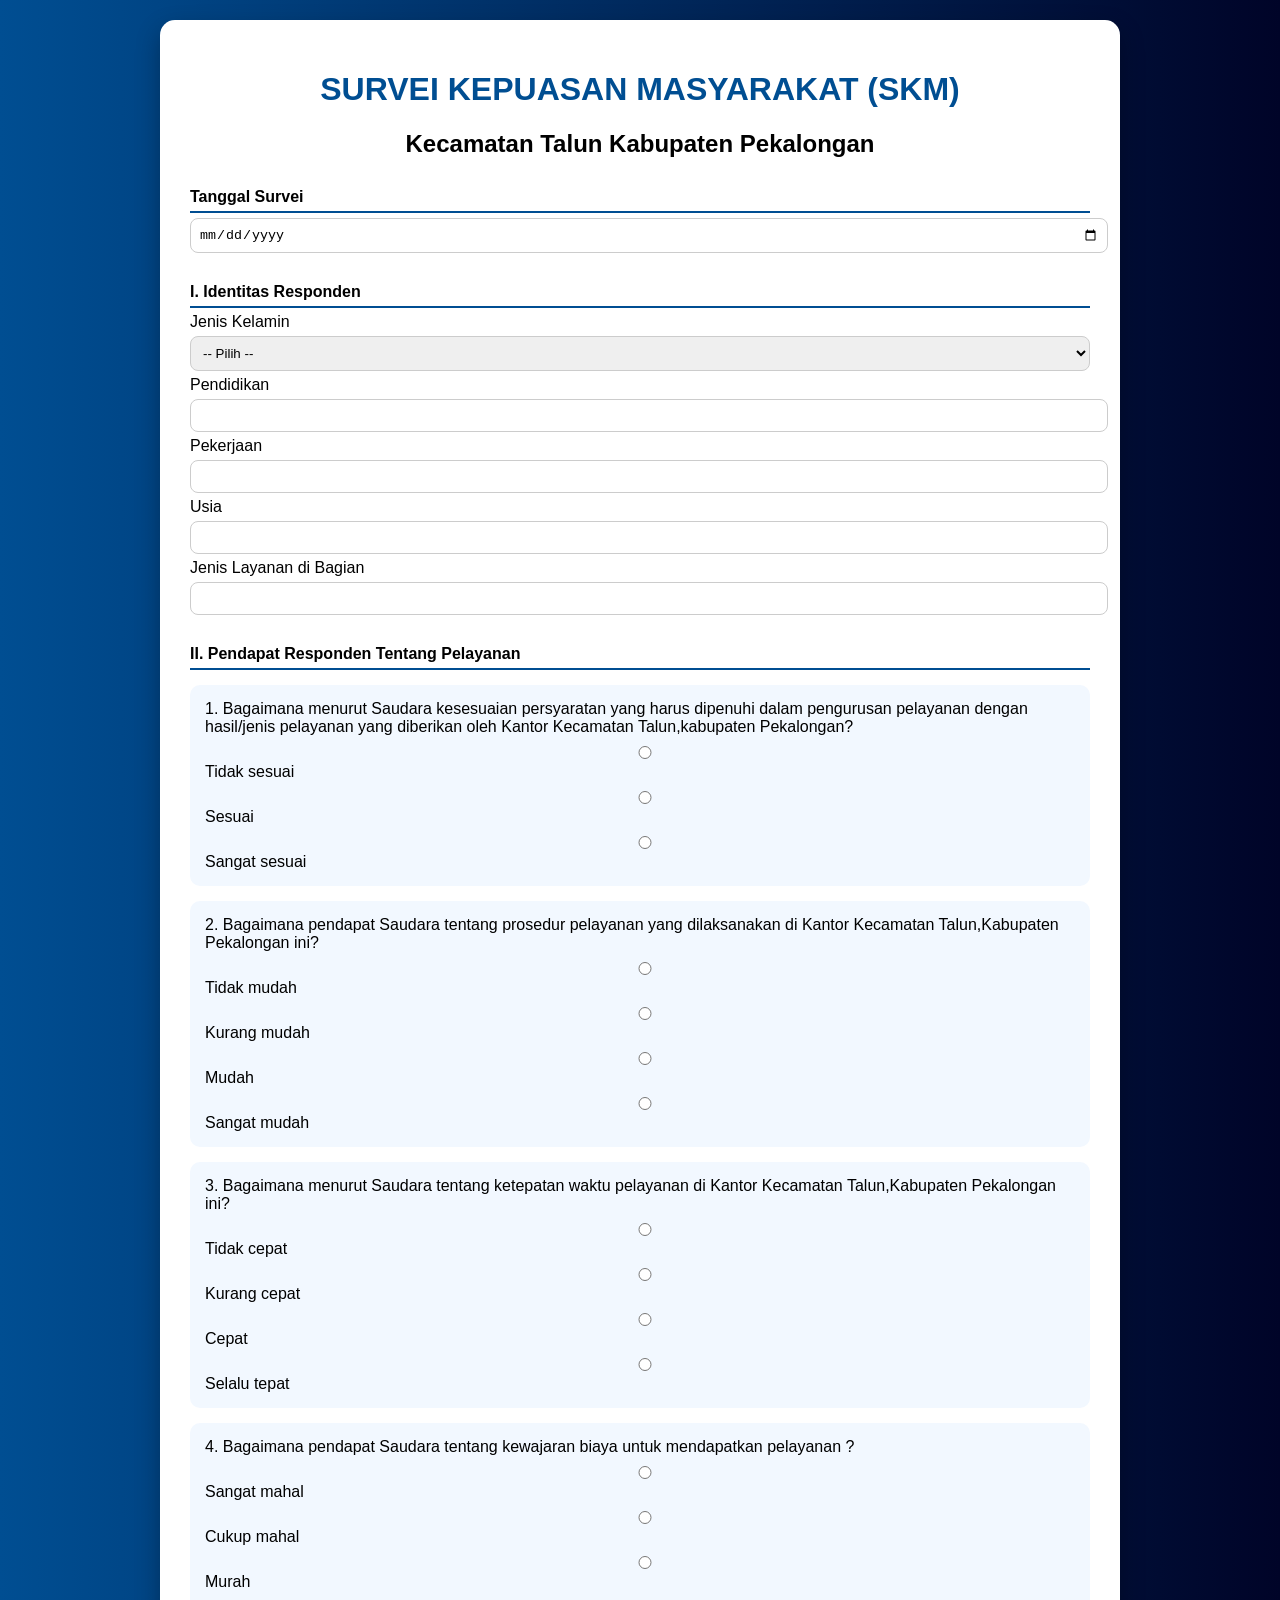
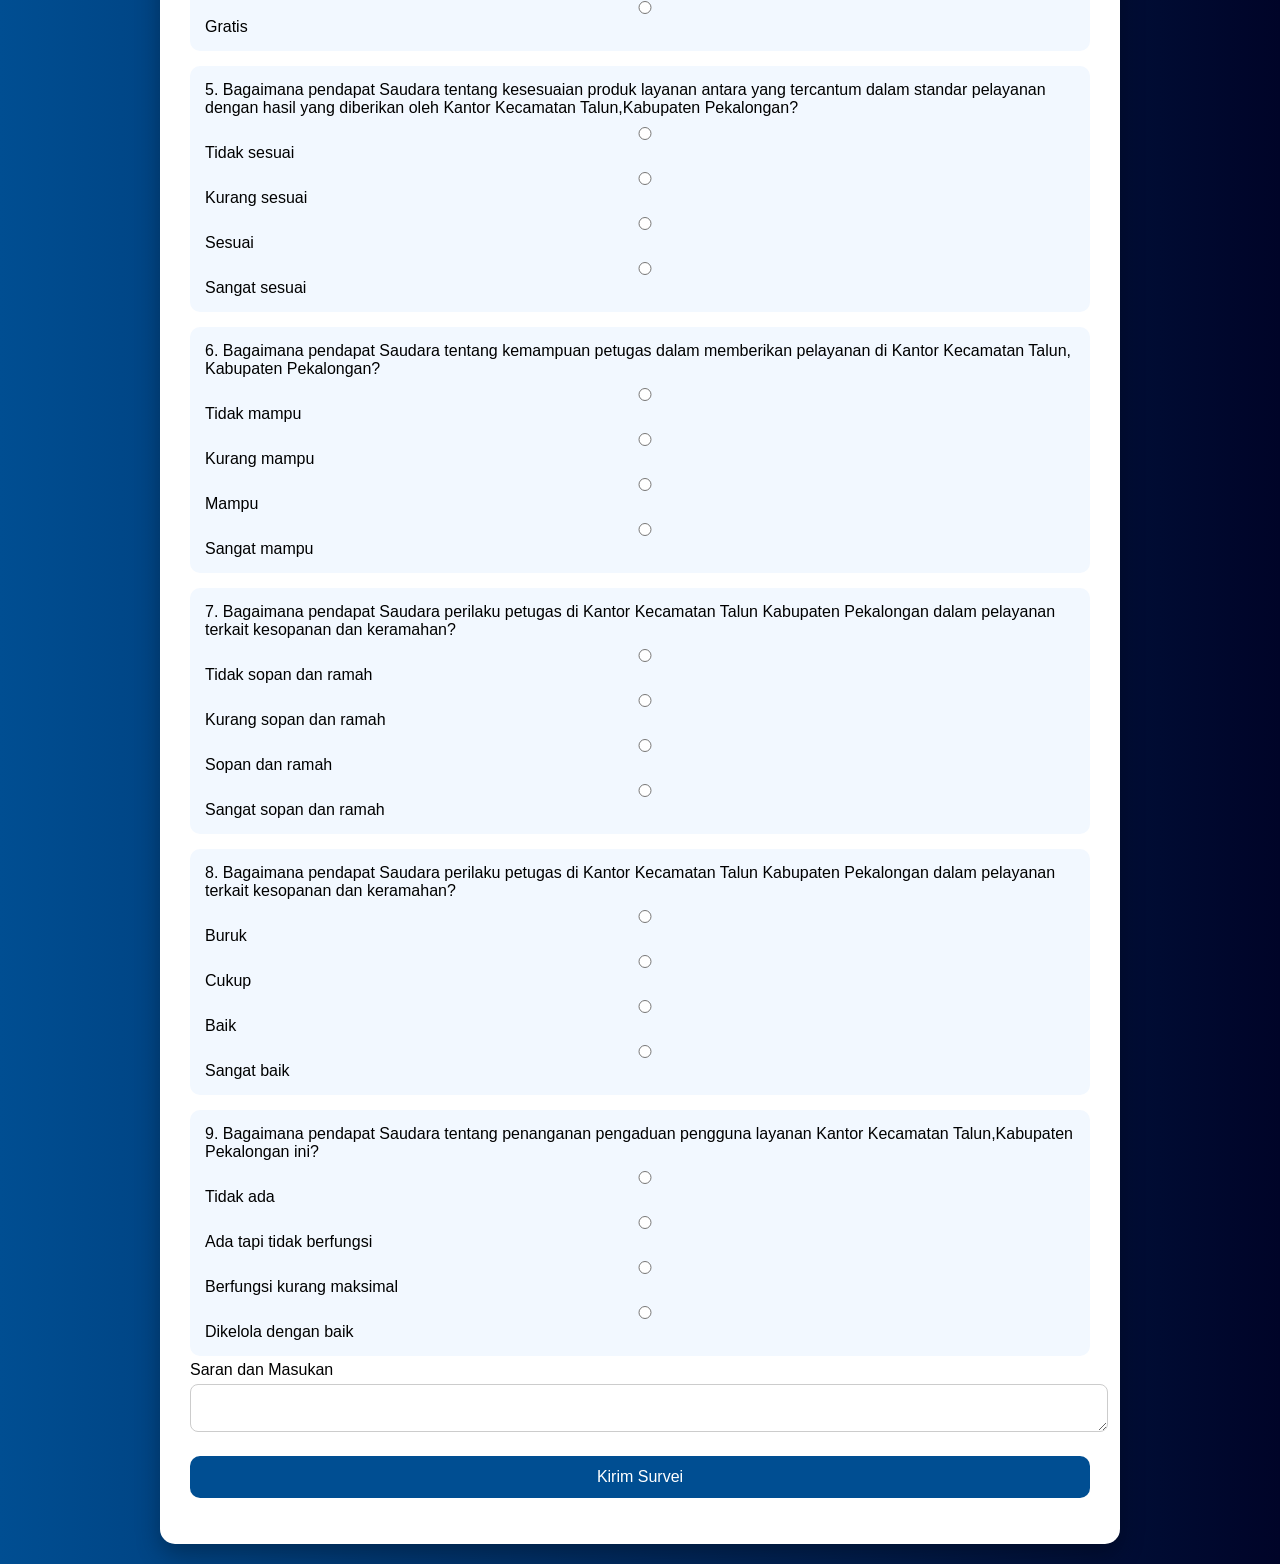
==== index.html @ 5fdbdd8d "Add files via upload" ====
<!doctype html>
<html lang="id">
  <head>
    <meta charset="UTF-8" />
    <title>Survei Kepuasan Masyarakat</title>
    <style>
      body {
        font-family: Arial, sans-serif;
        background: linear-gradient(to right, #004e92, #000428);
        margin: 0;
        padding: 20px;
      }
      .container {
        background: white;
        max-width: 900px;
        margin: auto;
        padding: 30px;
        border-radius: 15px;
        box-shadow: 0 10px 25px rgba(0, 0, 0, 0.3);
      }
      h1,
      h2 {
        text-align: center;
      }
      h1 {
        color: #004e92;
      }
      .section-title {
        margin-top: 30px;
        padding-bottom: 5px;
        border-bottom: 2px solid #004e92;
        font-weight: bold;
      }
      .question {
        background: #f2f8ff;
        padding: 15px;
        margin-top: 15px;
        border-radius: 10px;
      }
      label {
        display: block;
        margin-top: 5px;
      }
      input,
      select,
      textarea {
        width: 100%;
        padding: 8px;
        margin-top: 5px;
        border-radius: 8px;
        border: 1px solid #ccc;
      }
      button {
        margin-top: 20px;
        width: 100%;
        padding: 12px;
        background: #004e92;
        color: white;
        border: none;
        border-radius: 10px;
        font-size: 16px;
        cursor: pointer;
      }
      button:hover {
        background: #003366;
      }
      .success {
        text-align: center;
        color: green;
        margin-top: 15px;
      }
    </style>
  </head>
  <body>
    <div class="container">
      <h1>SURVEI KEPUASAN MASYARAKAT (SKM)</h1>
      <h2>Kecamatan Talun Kabupaten Pekalongan</h2>

      <form id="skmForm">
        <div class="section-title">Tanggal Survei</div>
        <input type="date" name="tanggal" required />

        <div class="section-title">I. Identitas Responden</div>

        <label>Jenis Kelamin</label>
        <select name="jenis_kelamin" required>
          <option value="">-- Pilih --</option>
          <option>Laki-laki</option>
          <option>Perempuan</option>
        </select>

        <label>Pendidikan</label>
        <input type="text" name="pendidikan" required />

        <label>Pekerjaan</label>
        <input type="text" name="pekerjaan" required />

        <label>Usia</label>
        <input type="number" name="usia" required />

        <label>Jenis Layanan di Bagian</label>
        <input type="text" name="jenis_layanan" required />

        <div class="section-title">
          II. Pendapat Responden Tentang Pelayanan
        </div>

        <div class="question">
          1. Bagaimana menurut Saudara kesesuaian persyaratan yang harus
          dipenuhi dalam pengurusan pelayanan dengan hasil/jenis pelayanan yang
          diberikan oleh Kantor Kecamatan Talun,kabupaten Pekalongan?
          <label
            ><input type="radio" name="q1" value="Tidak sesuai" required />
            Tidak sesuai</label
          >
          <label><input type="radio" name="q1" value="Sesuai" /> Sesuai</label>
          <label
            ><input type="radio" name="q1" value="Sangat sesuai" /> Sangat
            sesuai</label
          >
        </div>

        <div class="question">
          2. Bagaimana pendapat Saudara tentang prosedur pelayanan yang
          dilaksanakan di Kantor Kecamatan Talun,Kabupaten Pekalongan ini?
          <label
            ><input type="radio" name="q2" value="Tidak mudah" required /> Tidak
            mudah</label
          >
          <label
            ><input type="radio" name="q2" value="Kurang mudah" /> Kurang
            mudah</label
          >
          <label><input type="radio" name="q2" value="Mudah" /> Mudah</label>
          <label
            ><input type="radio" name="q2" value="Sangat mudah" /> Sangat
            mudah</label
          >
        </div>

        <div class="question">
          3. Bagaimana menurut Saudara tentang ketepatan waktu pelayanan di
          Kantor Kecamatan Talun,Kabupaten Pekalongan ini?
          <label
            ><input type="radio" name="q3" value="Tidak cepat" required /> Tidak
            cepat</label
          >
          <label
            ><input type="radio" name="q3" value="Kurang cepat" /> Kurang
            cepat</label
          >
          <label><input type="radio" name="q3" value="Cepat" /> Cepat</label>
          <label
            ><input type="radio" name="q3" value="Selalu tepat" /> Selalu
            tepat</label
          >
        </div>

        <div class="question">
          4. Bagaimana pendapat Saudara tentang kewajaran biaya untuk
          mendapatkan pelayanan ?
          <label
            ><input type="radio" name="q4" value="Sangat mahal" required />
            Sangat mahal</label
          >
          <label
            ><input type="radio" name="q4" value="Cukup mahal" /> Cukup
            mahal</label
          >
          <label><input type="radio" name="q4" value="Murah" /> Murah</label>
          <label><input type="radio" name="q4" value="Gratis" /> Gratis</label>
        </div>

        <div class="question">
          5. Bagaimana pendapat Saudara tentang kesesuaian produk layanan antara
          yang tercantum dalam standar pelayanan dengan hasil yang diberikan
          oleh Kantor Kecamatan Talun,Kabupaten Pekalongan?
          <label
            ><input type="radio" name="q5" value="Tidak sesuai" required />
            Tidak sesuai</label
          >
          <label
            ><input type="radio" name="q5" value="Kurang sesuai" /> Kurang
            sesuai</label
          >
          <label><input type="radio" name="q5" value="Sesuai" /> Sesuai</label>
          <label
            ><input type="radio" name="q5" value="Sangat sesuai" /> Sangat
            sesuai</label
          >
        </div>

        <div class="question">
          6. Bagaimana pendapat Saudara tentang kemampuan petugas dalam
          memberikan pelayanan di Kantor Kecamatan Talun, Kabupaten Pekalongan?
          <label
            ><input type="radio" name="q6" value="Tidak mampu" required /> Tidak
            mampu</label
          >
          <label
            ><input type="radio" name="q6" value="Kurang mampu" /> Kurang
            mampu</label
          >
          <label><input type="radio" name="q6" value="Mampu" /> Mampu</label>
          <label
            ><input type="radio" name="q6" value="Sangat mampu" /> Sangat
            mampu</label
          >
        </div>

        <div class="question">
          7. Bagaimana pendapat Saudara perilaku petugas di Kantor Kecamatan
          Talun Kabupaten Pekalongan dalam pelayanan terkait kesopanan dan
          keramahan?
          <label
            ><input
              type="radio"
              name="q7"
              value="Tidak sopan dan ramah"
              required
            />
            Tidak sopan dan ramah</label
          >
          <label
            ><input type="radio" name="q7" value="Kurang sopan dan ramah" />
            Kurang sopan dan ramah</label
          >
          <label
            ><input type="radio" name="q7" value="Sopan dan ramah" /> Sopan dan
            ramah</label
          >
          <label
            ><input type="radio" name="q7" value="Sangat sopan dan ramah" />
            Sangat sopan dan ramah</label
          >
        </div>

        <div class="question">
          8. Bagaimana pendapat Saudara perilaku petugas di Kantor Kecamatan
          Talun Kabupaten Pekalongan dalam pelayanan terkait kesopanan dan
          keramahan?
          <label
            ><input type="radio" name="q8" value="Buruk" required />
            Buruk</label
          >
          <label><input type="radio" name="q8" value="Cukup" /> Cukup</label>
          <label><input type="radio" name="q8" value="Baik" /> Baik</label>
          <label
            ><input type="radio" name="q8" value="Sangat baik" /> Sangat
            baik</label
          >
        </div>

        <div class="question">
          9. Bagaimana pendapat Saudara tentang penanganan pengaduan pengguna
          layanan Kantor Kecamatan Talun,Kabupaten Pekalongan ini?
          <label
            ><input type="radio" name="q9" value="Tidak ada" required /> Tidak
            ada</label
          >
          <label
            ><input type="radio" name="q9" value="Ada tapi tidak berfungsi" />
            Ada tapi tidak berfungsi</label
          >
          <label
            ><input type="radio" name="q9" value="Berfungsi kurang maksimal" />
            Berfungsi kurang maksimal</label
          >
          <label
            ><input type="radio" name="q9" value="Dikelola dengan baik" />
            Dikelola dengan baik</label
          >
        </div>

        <label>Saran dan Masukan</label>
        <textarea name="saran"></textarea>

        <button type="submit">Kirim Survei</button>
      </form>

      <p class="success" id="msg"></p>
    </div>

    <script>
      document
        .getElementById("skmForm")
        .addEventListener("submit", function (e) {
          e.preventDefault();
          var formData = new FormData(this);

          fetch(
            "https://script.google.com/macros/s/AKfycbym1dBJooKvTFjRCfPe83OU4W8ek4ZbevBIb6AAjyfVWmfvHmD0h2mCw-xX91lDwPLUeg/exec",
            {
              method: "POST",
              body: formData,
            },
          )
            .then((res) => res.text())
            .then((data) => {
              document.getElementById("msg").innerHTML =
                "Terima kasih, survei berhasil dikirim.";
              document.getElementById("skmForm").reset();
            });
        });
    </script>
  </body>
</html>
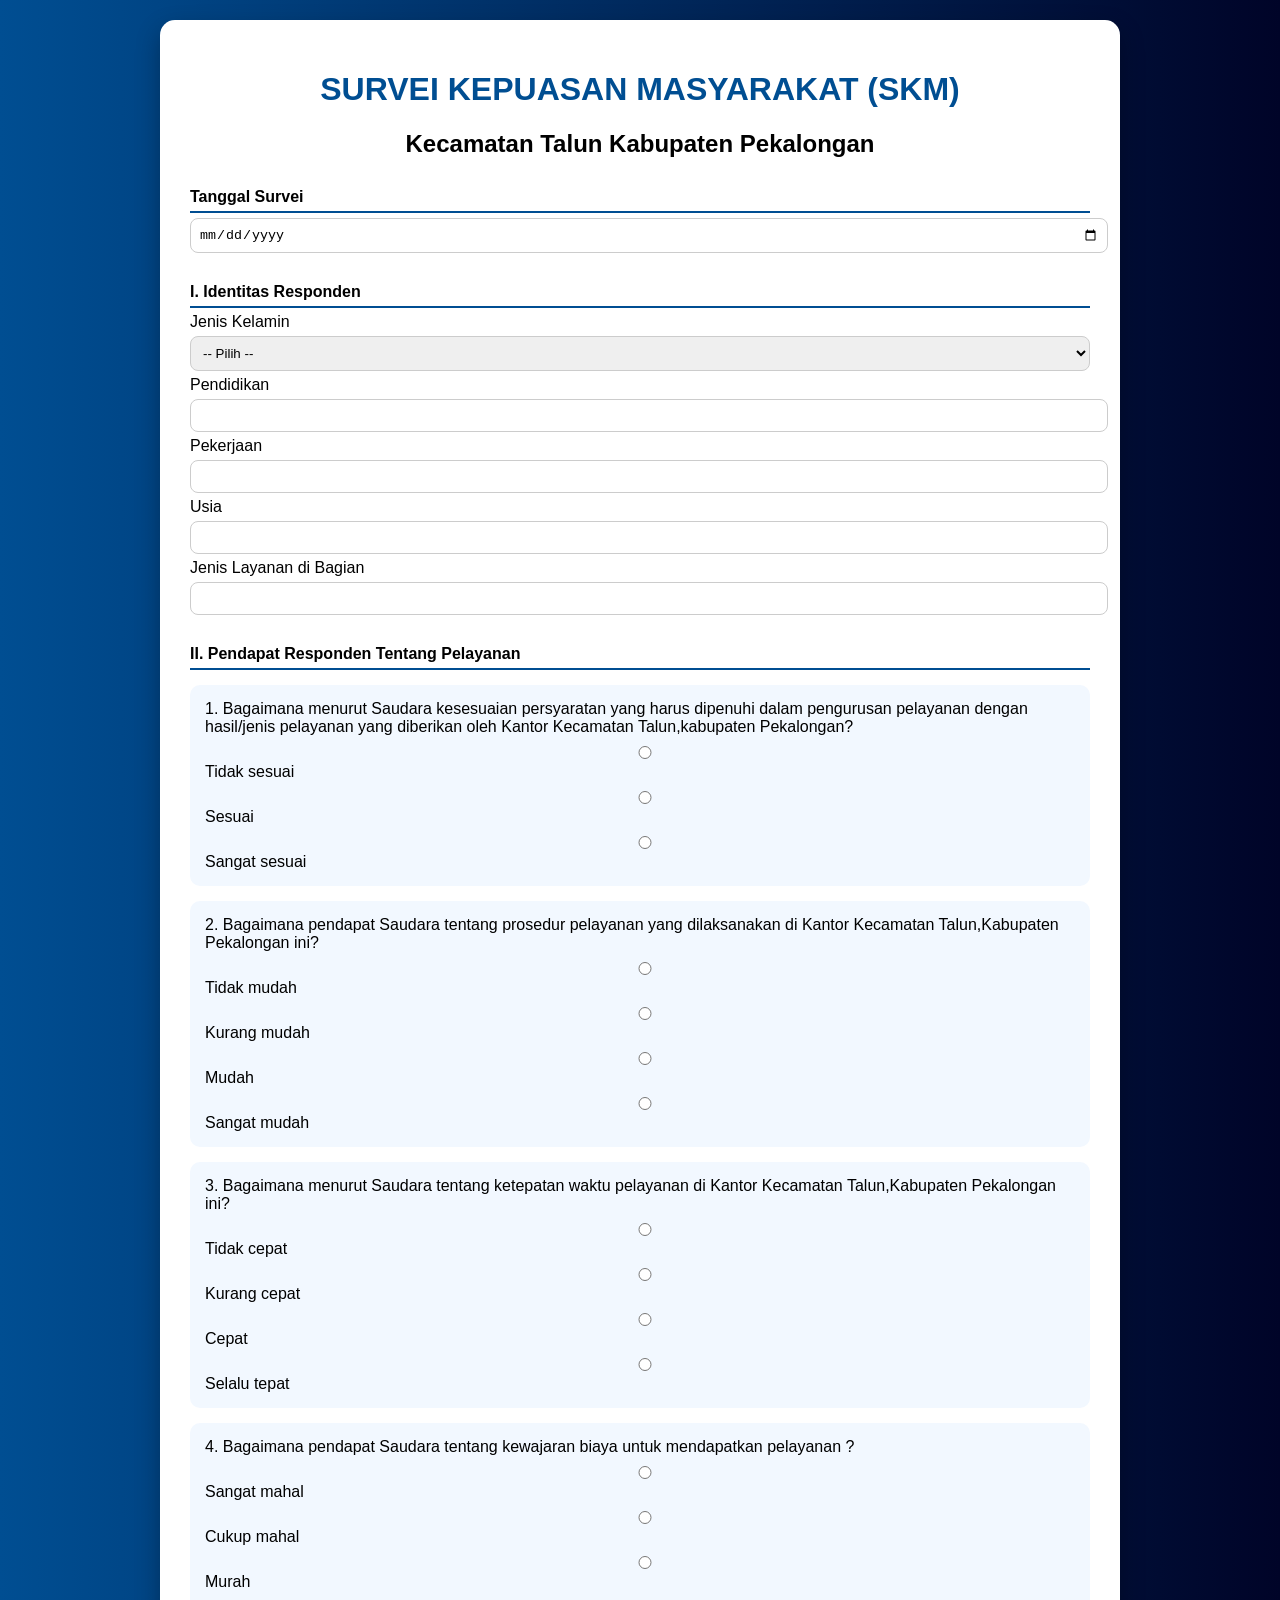
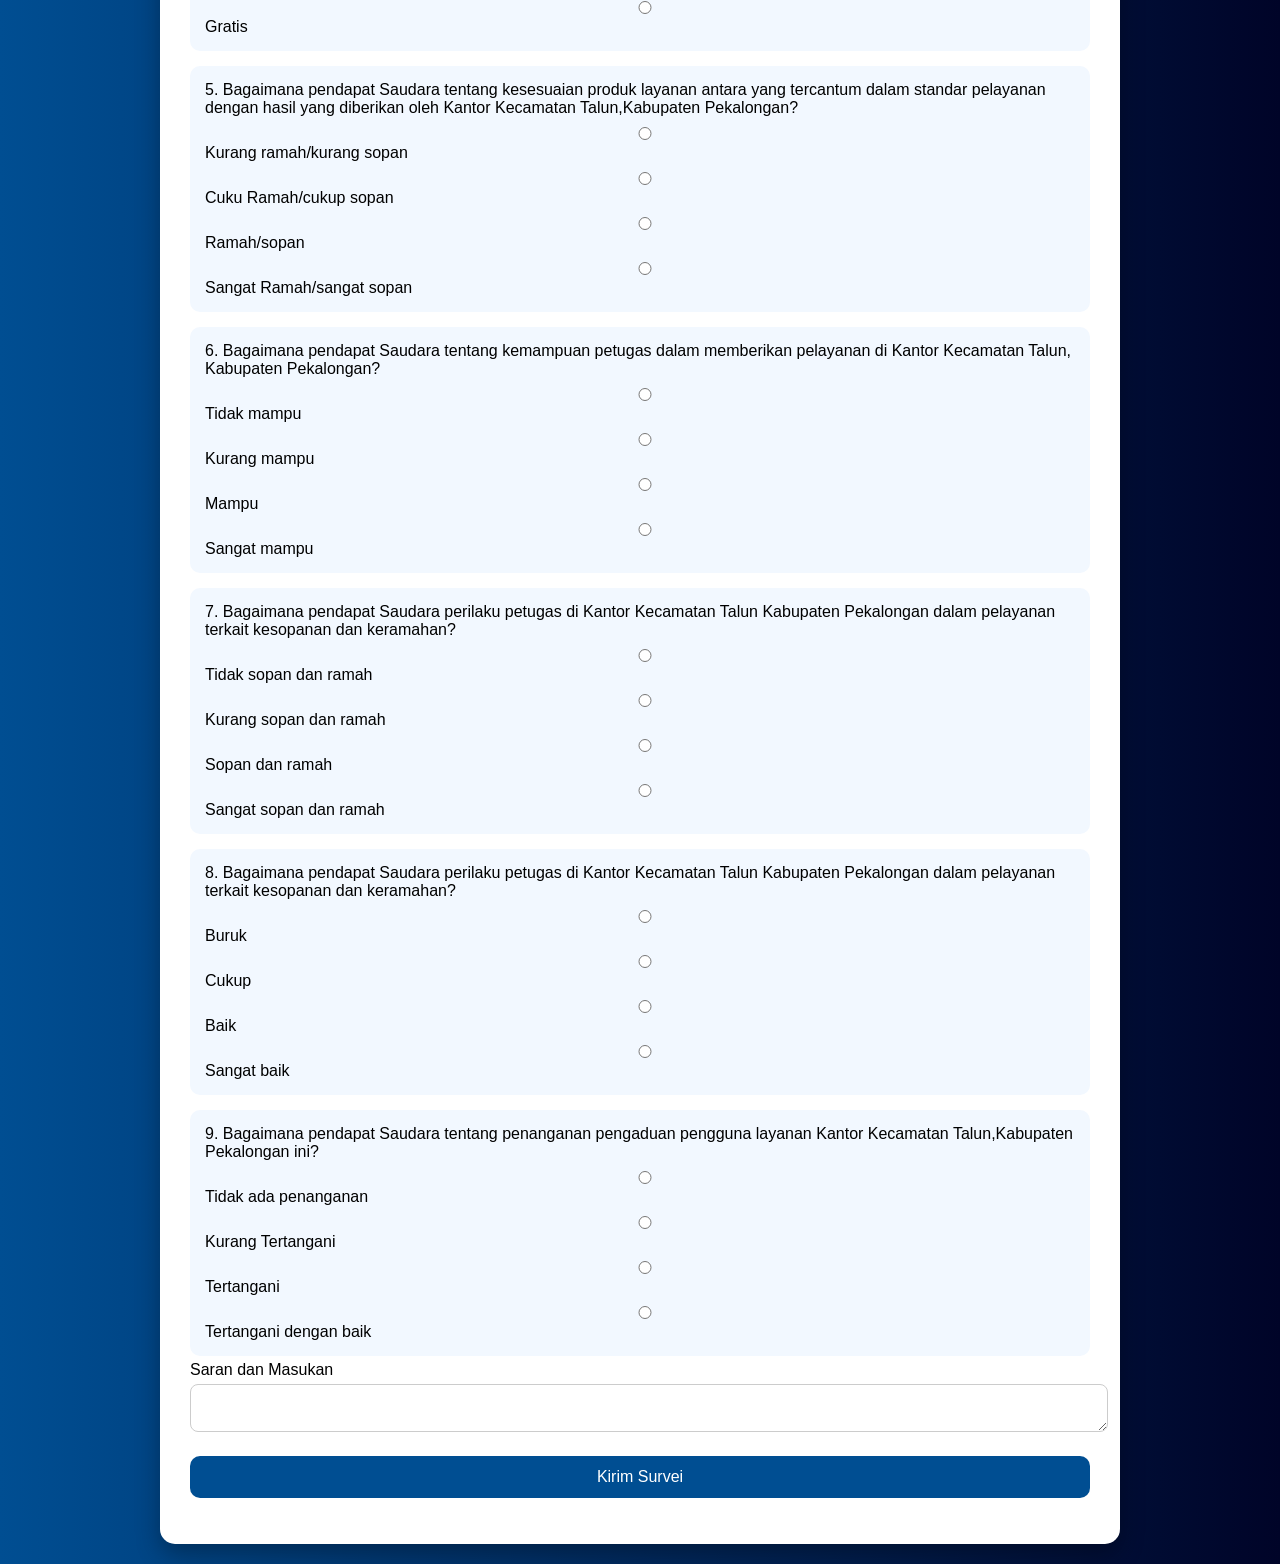
==== commit 21fabbf7: "Update index.html" ====
--- a/index.html
+++ b/index.html
@@ -151,7 +151,7 @@
           >
           <label><input type="radio" name="q3" value="Cepat" /> Cepat</label>
           <label
-            ><input type="radio" name="q3" value="Selalu tepat" /> Selalu
+            ><input type="radio" name="q3" value="Sangat cepat" /> Selalu
             tepat</label
           >
         </div>
@@ -177,16 +177,16 @@
           oleh Kantor Kecamatan Talun,Kabupaten Pekalongan?
           <label
             ><input type="radio" name="q5" value="Tidak sesuai" required />
-            Tidak sesuai</label
-          >
-          <label
-            ><input type="radio" name="q5" value="Kurang sesuai" /> Kurang
-            sesuai</label
-          >
-          <label><input type="radio" name="q5" value="Sesuai" /> Sesuai</label>
+            Kurang ramah/kurang sopan</label
+          >
+          <label
+            ><input type="radio" name="q5" value="Kurang sesuai" />
+            Cuku Ramah/cukup sopan </label
+          >
+          <label><input type="radio" name="q5" value="Sesuai" /> Ramah/sopan</label>
           <label
             ><input type="radio" name="q5" value="Sangat sesuai" /> Sangat
-            sesuai</label
+            Ramah/sangat sopan</label
           >
         </div>
 
@@ -256,19 +256,19 @@
           layanan Kantor Kecamatan Talun,Kabupaten Pekalongan ini?
           <label
             ><input type="radio" name="q9" value="Tidak ada" required /> Tidak
-            ada</label
+            ada penanganan</label
           >
           <label
             ><input type="radio" name="q9" value="Ada tapi tidak berfungsi" />
-            Ada tapi tidak berfungsi</label
+            Kurang Tertangani</label
           >
           <label
             ><input type="radio" name="q9" value="Berfungsi kurang maksimal" />
-            Berfungsi kurang maksimal</label
+            Tertangani</label
           >
           <label
             ><input type="radio" name="q9" value="Dikelola dengan baik" />
-            Dikelola dengan baik</label
+            Tertangani dengan baik</label
           >
         </div>
 
@@ -305,3 +305,4 @@
     </script>
   </body>
 </html>
+
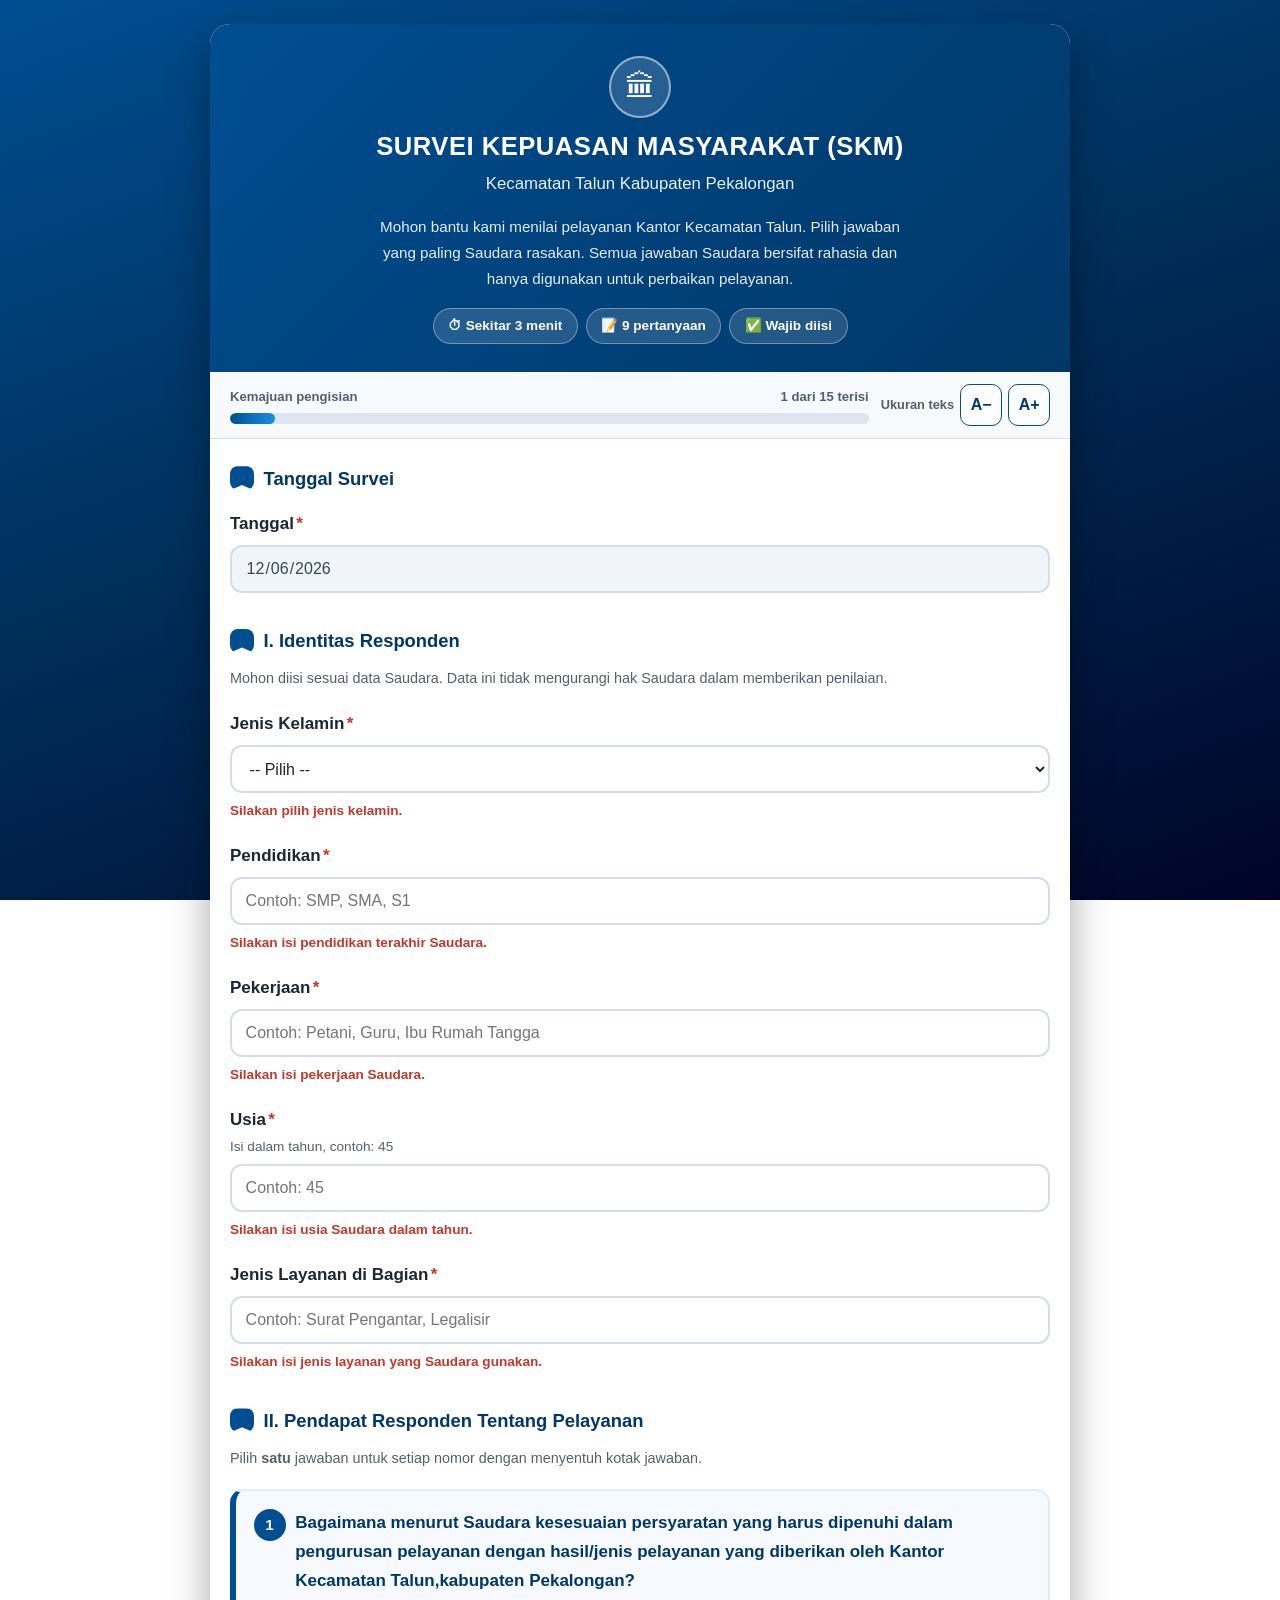
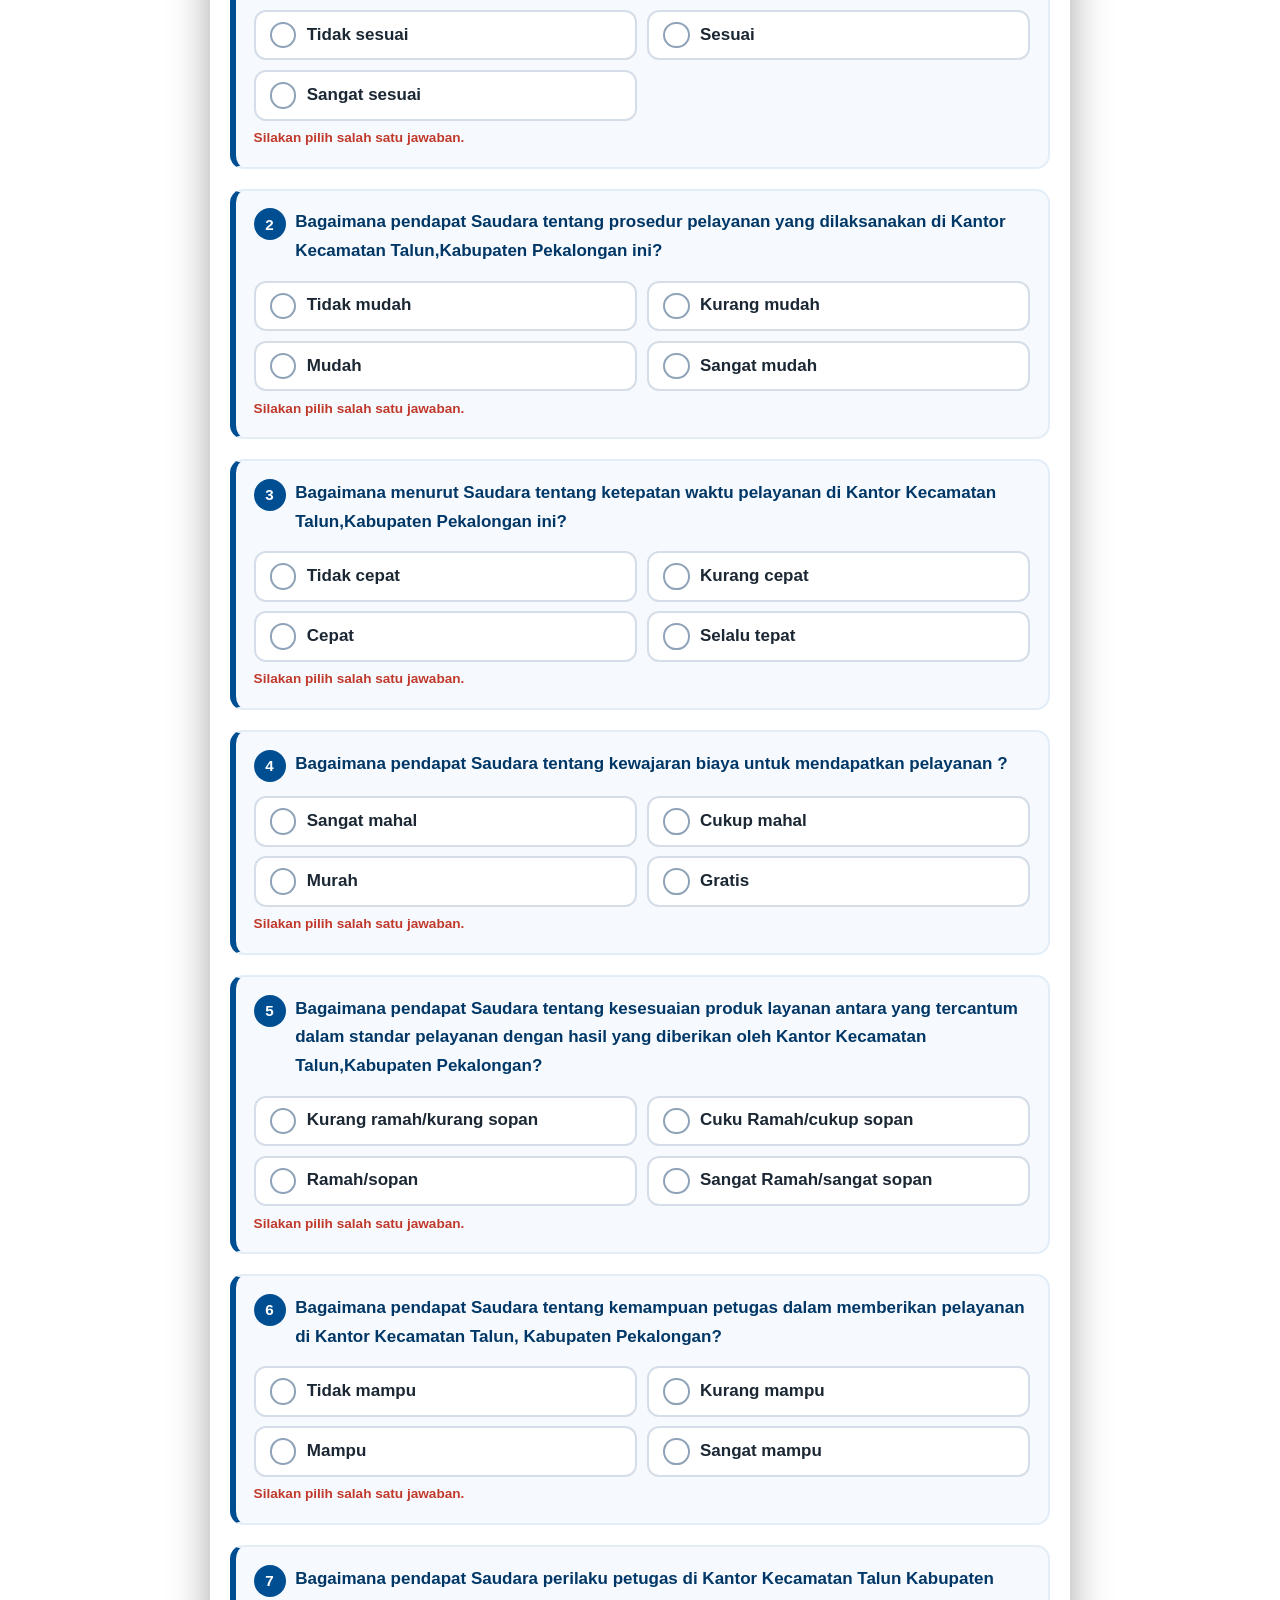
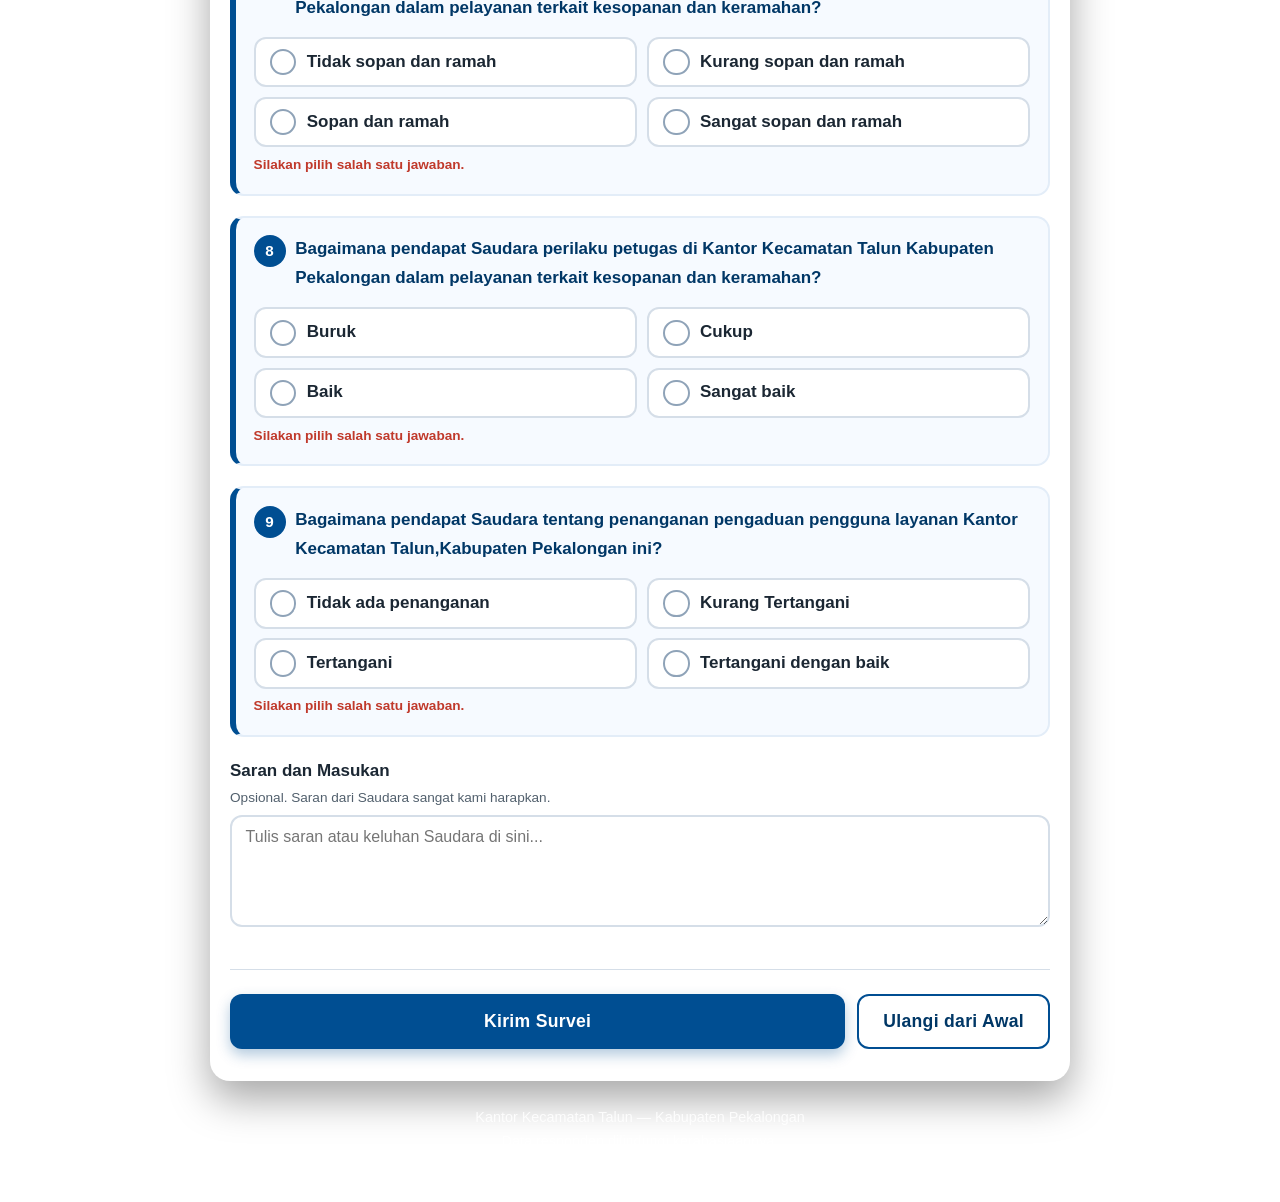
==== commit 65b42db5: "Perbaiki tampilan survei dan tambah konfirmasi sebelum kirim" ====
--- a/index.html
+++ b/index.html
@@ -1,308 +1,515 @@
-<!doctype html>
-<html lang="id">
-  <head>
-    <meta charset="UTF-8" />
-    <title>Survei Kepuasan Masyarakat</title>
-    <style>
-      body {
-        font-family: Arial, sans-serif;
-        background: linear-gradient(to right, #004e92, #000428);
-        margin: 0;
-        padding: 20px;
-      }
-      .container {
-        background: white;
-        max-width: 900px;
-        margin: auto;
-        padding: 30px;
-        border-radius: 15px;
-        box-shadow: 0 10px 25px rgba(0, 0, 0, 0.3);
-      }
-      h1,
-      h2 {
-        text-align: center;
-      }
-      h1 {
-        color: #004e92;
-      }
-      .section-title {
-        margin-top: 30px;
-        padding-bottom: 5px;
-        border-bottom: 2px solid #004e92;
-        font-weight: bold;
-      }
-      .question {
-        background: #f2f8ff;
-        padding: 15px;
-        margin-top: 15px;
-        border-radius: 10px;
-      }
-      label {
-        display: block;
-        margin-top: 5px;
-      }
-      input,
-      select,
-      textarea {
-        width: 100%;
-        padding: 8px;
-        margin-top: 5px;
-        border-radius: 8px;
-        border: 1px solid #ccc;
-      }
-      button {
-        margin-top: 20px;
-        width: 100%;
-        padding: 12px;
-        background: #004e92;
-        color: white;
-        border: none;
-        border-radius: 10px;
-        font-size: 16px;
-        cursor: pointer;
-      }
-      button:hover {
-        background: #003366;
-      }
-      .success {
-        text-align: center;
-        color: green;
-        margin-top: 15px;
-      }
-    </style>
-  </head>
-  <body>
-    <div class="container">
-      <h1>SURVEI KEPUASAN MASYARAKAT (SKM)</h1>
-      <h2>Kecamatan Talun Kabupaten Pekalongan</h2>
-
-      <form id="skmForm">
-        <div class="section-title">Tanggal Survei</div>
-        <input type="date" name="tanggal" required />
-
-        <div class="section-title">I. Identitas Responden</div>
-
-        <label>Jenis Kelamin</label>
-        <select name="jenis_kelamin" required>
-          <option value="">-- Pilih --</option>
-          <option>Laki-laki</option>
-          <option>Perempuan</option>
-        </select>
-
-        <label>Pendidikan</label>
-        <input type="text" name="pendidikan" required />
-
-        <label>Pekerjaan</label>
-        <input type="text" name="pekerjaan" required />
-
-        <label>Usia</label>
-        <input type="number" name="usia" required />
-
-        <label>Jenis Layanan di Bagian</label>
-        <input type="text" name="jenis_layanan" required />
-
-        <div class="section-title">
-          II. Pendapat Responden Tentang Pelayanan
-        </div>
-
-        <div class="question">
-          1. Bagaimana menurut Saudara kesesuaian persyaratan yang harus
-          dipenuhi dalam pengurusan pelayanan dengan hasil/jenis pelayanan yang
-          diberikan oleh Kantor Kecamatan Talun,kabupaten Pekalongan?
-          <label
-            ><input type="radio" name="q1" value="Tidak sesuai" required />
-            Tidak sesuai</label
-          >
-          <label><input type="radio" name="q1" value="Sesuai" /> Sesuai</label>
-          <label
-            ><input type="radio" name="q1" value="Sangat sesuai" /> Sangat
-            sesuai</label
-          >
-        </div>
-
-        <div class="question">
-          2. Bagaimana pendapat Saudara tentang prosedur pelayanan yang
-          dilaksanakan di Kantor Kecamatan Talun,Kabupaten Pekalongan ini?
-          <label
-            ><input type="radio" name="q2" value="Tidak mudah" required /> Tidak
-            mudah</label
-          >
-          <label
-            ><input type="radio" name="q2" value="Kurang mudah" /> Kurang
-            mudah</label
-          >
-          <label><input type="radio" name="q2" value="Mudah" /> Mudah</label>
-          <label
-            ><input type="radio" name="q2" value="Sangat mudah" /> Sangat
-            mudah</label
-          >
-        </div>
-
-        <div class="question">
-          3. Bagaimana menurut Saudara tentang ketepatan waktu pelayanan di
-          Kantor Kecamatan Talun,Kabupaten Pekalongan ini?
-          <label
-            ><input type="radio" name="q3" value="Tidak cepat" required /> Tidak
-            cepat</label
-          >
-          <label
-            ><input type="radio" name="q3" value="Kurang cepat" /> Kurang
-            cepat</label
-          >
-          <label><input type="radio" name="q3" value="Cepat" /> Cepat</label>
-          <label
-            ><input type="radio" name="q3" value="Sangat cepat" /> Selalu
-            tepat</label
-          >
-        </div>
-
-        <div class="question">
-          4. Bagaimana pendapat Saudara tentang kewajaran biaya untuk
-          mendapatkan pelayanan ?
-          <label
-            ><input type="radio" name="q4" value="Sangat mahal" required />
-            Sangat mahal</label
-          >
-          <label
-            ><input type="radio" name="q4" value="Cukup mahal" /> Cukup
-            mahal</label
-          >
-          <label><input type="radio" name="q4" value="Murah" /> Murah</label>
-          <label><input type="radio" name="q4" value="Gratis" /> Gratis</label>
-        </div>
-
-        <div class="question">
-          5. Bagaimana pendapat Saudara tentang kesesuaian produk layanan antara
-          yang tercantum dalam standar pelayanan dengan hasil yang diberikan
-          oleh Kantor Kecamatan Talun,Kabupaten Pekalongan?
-          <label
-            ><input type="radio" name="q5" value="Tidak sesuai" required />
-            Kurang ramah/kurang sopan</label
-          >
-          <label
-            ><input type="radio" name="q5" value="Kurang sesuai" />
-            Cuku Ramah/cukup sopan </label
-          >
-          <label><input type="radio" name="q5" value="Sesuai" /> Ramah/sopan</label>
-          <label
-            ><input type="radio" name="q5" value="Sangat sesuai" /> Sangat
-            Ramah/sangat sopan</label
-          >
-        </div>
-
-        <div class="question">
-          6. Bagaimana pendapat Saudara tentang kemampuan petugas dalam
-          memberikan pelayanan di Kantor Kecamatan Talun, Kabupaten Pekalongan?
-          <label
-            ><input type="radio" name="q6" value="Tidak mampu" required /> Tidak
-            mampu</label
-          >
-          <label
-            ><input type="radio" name="q6" value="Kurang mampu" /> Kurang
-            mampu</label
-          >
-          <label><input type="radio" name="q6" value="Mampu" /> Mampu</label>
-          <label
-            ><input type="radio" name="q6" value="Sangat mampu" /> Sangat
-            mampu</label
-          >
-        </div>
-
-        <div class="question">
-          7. Bagaimana pendapat Saudara perilaku petugas di Kantor Kecamatan
-          Talun Kabupaten Pekalongan dalam pelayanan terkait kesopanan dan
-          keramahan?
-          <label
-            ><input
-              type="radio"
-              name="q7"
-              value="Tidak sopan dan ramah"
-              required
-            />
-            Tidak sopan dan ramah</label
-          >
-          <label
-            ><input type="radio" name="q7" value="Kurang sopan dan ramah" />
-            Kurang sopan dan ramah</label
-          >
-          <label
-            ><input type="radio" name="q7" value="Sopan dan ramah" /> Sopan dan
-            ramah</label
-          >
-          <label
-            ><input type="radio" name="q7" value="Sangat sopan dan ramah" />
-            Sangat sopan dan ramah</label
-          >
-        </div>
-
-        <div class="question">
-          8. Bagaimana pendapat Saudara perilaku petugas di Kantor Kecamatan
-          Talun Kabupaten Pekalongan dalam pelayanan terkait kesopanan dan
-          keramahan?
-          <label
-            ><input type="radio" name="q8" value="Buruk" required />
-            Buruk</label
-          >
-          <label><input type="radio" name="q8" value="Cukup" /> Cukup</label>
-          <label><input type="radio" name="q8" value="Baik" /> Baik</label>
-          <label
-            ><input type="radio" name="q8" value="Sangat baik" /> Sangat
-            baik</label
-          >
-        </div>
-
-        <div class="question">
-          9. Bagaimana pendapat Saudara tentang penanganan pengaduan pengguna
-          layanan Kantor Kecamatan Talun,Kabupaten Pekalongan ini?
-          <label
-            ><input type="radio" name="q9" value="Tidak ada" required /> Tidak
-            ada penanganan</label
-          >
-          <label
-            ><input type="radio" name="q9" value="Ada tapi tidak berfungsi" />
-            Kurang Tertangani</label
-          >
-          <label
-            ><input type="radio" name="q9" value="Berfungsi kurang maksimal" />
-            Tertangani</label
-          >
-          <label
-            ><input type="radio" name="q9" value="Dikelola dengan baik" />
-            Tertangani dengan baik</label
-          >
-        </div>
-
-        <label>Saran dan Masukan</label>
-        <textarea name="saran"></textarea>
-
-        <button type="submit">Kirim Survei</button>
-      </form>
-
-      <p class="success" id="msg"></p>
-    </div>
-
-    <script>
-      document
-        .getElementById("skmForm")
-        .addEventListener("submit", function (e) {
-          e.preventDefault();
-          var formData = new FormData(this);
-
-          fetch(
-            "https://script.google.com/macros/s/AKfycbym1dBJooKvTFjRCfPe83OU4W8ek4ZbevBIb6AAjyfVWmfvHmD0h2mCw-xX91lDwPLUeg/exec",
-            {
-              method: "POST",
-              body: formData,
-            },
-          )
-            .then((res) => res.text())
-            .then((data) => {
-              document.getElementById("msg").innerHTML =
-                "Terima kasih, survei berhasil dikirim.";
-              document.getElementById("skmForm").reset();
-            });
-        });
-    </script>
-  </body>
-</html>
-
+<!doctype html>
+<html lang="id">
+  <head>
+    <meta charset="UTF-8" />
+    <meta name="viewport" content="width=device-width, initial-scale=1" />
+    <meta
+      name="description"
+      content="Survei Kepuasan Masyarakat Kantor Kecamatan Talun, Kabupaten Pekalongan."
+    />
+    <title>Survei Kepuasan Masyarakat</title>
+    <link rel="stylesheet" href="style.css" />
+  </head>
+  <body>
+    <a class="skip-link" href="#skmForm">Langsung ke isian survei</a>
+
+    <div class="container">
+      <header class="header">
+        <div class="crest" aria-hidden="true">&#127963;</div>
+        <h1>SURVEI KEPUASAN MASYARAKAT (SKM)</h1>
+        <h2>Kecamatan Talun Kabupaten Pekalongan</h2>
+        <p class="intro">
+          Mohon bantu kami menilai pelayanan Kantor Kecamatan Talun. Pilih
+          jawaban yang paling Saudara rasakan. Semua jawaban Saudara bersifat
+          rahasia dan hanya digunakan untuk perbaikan pelayanan.
+        </p>
+        <div class="badges">
+          <span class="badge">&#9201; Sekitar 3 menit</span>
+          <span class="badge">&#128221; 9 pertanyaan</span>
+          <span class="badge">&#9989; Wajib diisi</span>
+        </div>
+      </header>
+
+      <div class="toolbar">
+        <div class="progress-wrap">
+          <div class="progress-label">
+            <span>Kemajuan pengisian</span>
+            <span id="progressText">1 dari 15 terisi</span>
+          </div>
+          <div
+            class="bar"
+            role="progressbar"
+            id="progressBar"
+            aria-valuemin="0"
+            aria-valuemax="100"
+            aria-valuenow="0"
+            aria-label="Kemajuan pengisian survei"
+          >
+            <span id="progressFill"></span>
+          </div>
+        </div>
+        <div class="font-tools">
+          <span>Ukuran teks</span>
+          <button
+            type="button"
+            class="font-btn"
+            id="fontDown"
+            aria-label="Perkecil ukuran teks"
+          >
+            A&minus;
+          </button>
+          <button
+            type="button"
+            class="font-btn"
+            id="fontUp"
+            aria-label="Perbesar ukuran teks"
+          >
+            A+
+          </button>
+        </div>
+      </div>
+
+      <form id="skmForm" novalidate>
+        <div class="section-title">Tanggal Survei</div>
+        <div class="field">
+          <label class="field-label" for="tanggal"
+            >Tanggal<span class="req" aria-hidden="true">*</span></label
+          >
+          <input
+            type="date"
+            id="tanggal"
+            name="tanggal"
+            required
+            readonly
+          />
+        </div>
+
+        <div class="section-title">I. Identitas Responden</div>
+        <div class="section-hint">
+          Mohon diisi sesuai data Saudara. Data ini tidak mengurangi hak Saudara
+          dalam memberikan penilaian.
+        </div>
+
+        <div class="field">
+          <label for="jenis_kelamin"
+            >Jenis Kelamin<span class="req" aria-hidden="true">*</span></label
+          >
+          <select id="jenis_kelamin" name="jenis_kelamin" required>
+            <option value="">-- Pilih --</option>
+            <option>Laki-laki</option>
+            <option>Perempuan</option>
+          </select>
+          <small class="help" hidden>Silakan pilih jenis kelamin.</small>
+        </div>
+
+        <div class="field">
+          <label for="pendidikan"
+            >Pendidikan<span class="req" aria-hidden="true">*</span></label
+          >
+          <input
+            type="text"
+            id="pendidikan"
+            name="pendidikan"
+            placeholder="Contoh: SMP, SMA, S1"
+            autocomplete="off"
+            required
+          />
+          <small class="help" hidden>
+            Silakan isi pendidikan terakhir Saudara.
+          </small>
+        </div>
+
+        <div class="field">
+          <label for="pekerjaan"
+            >Pekerjaan<span class="req" aria-hidden="true">*</span></label
+          >
+          <input
+            type="text"
+            id="pekerjaan"
+            name="pekerjaan"
+            placeholder="Contoh: Petani, Guru, Ibu Rumah Tangga"
+            autocomplete="off"
+            required
+          />
+          <small class="help" hidden>
+            Silakan isi pekerjaan Saudara.
+          </small>
+        </div>
+
+        <div class="field">
+          <label for="usia"
+            >Usia<span class="req" aria-hidden="true">*</span>
+            <span class="hint">Isi dalam tahun, contoh: 45</span></label
+          >
+          <input
+            type="number"
+            id="usia"
+            name="usia"
+            min="1"
+            max="120"
+            inputmode="numeric"
+            placeholder="Contoh: 45"
+            required
+          />
+          <small class="help" hidden>
+            Silakan isi usia Saudara dalam tahun.
+          </small>
+        </div>
+
+        <div class="field">
+          <label for="jenis_layanan"
+            >Jenis Layanan di Bagian<span class="req" aria-hidden="true">*</span></label
+          >
+          <input
+            type="text"
+            id="jenis_layanan"
+            name="jenis_layanan"
+            placeholder="Contoh: Surat Pengantar, Legalisir"
+            autocomplete="off"
+            required
+          />
+          <small class="help" hidden>
+            Silakan isi jenis layanan yang Saudara gunakan.
+          </small>
+        </div>
+
+        <div class="section-title">II. Pendapat Responden Tentang Pelayanan</div>
+        <div class="section-hint">
+          Pilih <strong>satu</strong> jawaban untuk setiap nomor dengan menyentuh
+          kotak jawaban.
+        </div>
+
+        <div class="question" data-question>
+          <div class="q-text">
+            <span class="q-num">1</span>
+            <span
+              >Bagaimana menurut Saudara kesesuaian persyaratan yang harus
+              dipenuhi dalam pengurusan pelayanan dengan hasil/jenis pelayanan
+              yang diberikan oleh Kantor Kecamatan Talun,kabupaten Pekalongan?</span
+            >
+          </div>
+          <div class="options">
+            <label class="opt"
+              ><input type="radio" name="q1" value="Tidak sesuai" required />
+              <span>Tidak sesuai</span></label
+            >
+            <label class="opt"
+              ><input type="radio" name="q1" value="Sesuai" /> <span>Sesuai</span></label
+            >
+            <label class="opt"
+              ><input type="radio" name="q1" value="Sangat sesuai" />
+              <span>Sangat sesuai</span></label
+            >
+          </div>
+          <small class="help" hidden>Silakan pilih salah satu jawaban.</small>
+        </div>
+
+        <div class="question" data-question>
+          <div class="q-text">
+            <span class="q-num">2</span>
+            <span
+              >Bagaimana pendapat Saudara tentang prosedur pelayanan yang
+              dilaksanakan di Kantor Kecamatan Talun,Kabupaten Pekalongan ini?</span
+            >
+          </div>
+          <div class="options">
+            <label class="opt"
+              ><input type="radio" name="q2" value="Tidak mudah" required />
+              <span>Tidak mudah</span></label
+            >
+            <label class="opt"
+              ><input type="radio" name="q2" value="Kurang mudah" />
+              <span>Kurang mudah</span></label
+            >
+            <label class="opt"
+              ><input type="radio" name="q2" value="Mudah" /> <span>Mudah</span></label
+            >
+            <label class="opt"
+              ><input type="radio" name="q2" value="Sangat mudah" />
+              <span>Sangat mudah</span></label
+            >
+          </div>
+          <small class="help" hidden>Silakan pilih salah satu jawaban.</small>
+        </div>
+
+        <div class="question" data-question>
+          <div class="q-text">
+            <span class="q-num">3</span>
+            <span
+              >Bagaimana menurut Saudara tentang ketepatan waktu pelayanan di
+              Kantor Kecamatan Talun,Kabupaten Pekalongan ini?</span
+            >
+          </div>
+          <div class="options">
+            <label class="opt"
+              ><input type="radio" name="q3" value="Tidak cepat" required />
+              <span>Tidak cepat</span></label
+            >
+            <label class="opt"
+              ><input type="radio" name="q3" value="Kurang cepat" />
+              <span>Kurang cepat</span></label
+            >
+            <label class="opt"
+              ><input type="radio" name="q3" value="Cepat" /> <span>Cepat</span></label
+            >
+            <label class="opt"
+              ><input type="radio" name="q3" value="Sangat cepat" />
+              <span>Selalu tepat</span></label
+            >
+          </div>
+          <small class="help" hidden>Silakan pilih salah satu jawaban.</small>
+        </div>
+
+        <div class="question" data-question>
+          <div class="q-text">
+            <span class="q-num">4</span>
+            <span
+              >Bagaimana pendapat Saudara tentang kewajaran biaya untuk
+              mendapatkan pelayanan ?</span
+            >
+          </div>
+          <div class="options">
+            <label class="opt"
+              ><input type="radio" name="q4" value="Sangat mahal" required />
+              <span>Sangat mahal</span></label
+            >
+            <label class="opt"
+              ><input type="radio" name="q4" value="Cukup mahal" />
+              <span>Cukup mahal</span></label
+            >
+            <label class="opt"
+              ><input type="radio" name="q4" value="Murah" /> <span>Murah</span></label
+            >
+            <label class="opt"
+              ><input type="radio" name="q4" value="Gratis" /> <span>Gratis</span></label
+            >
+          </div>
+          <small class="help" hidden>Silakan pilih salah satu jawaban.</small>
+        </div>
+
+        <div class="question" data-question>
+          <div class="q-text">
+            <span class="q-num">5</span>
+            <span
+              >Bagaimana pendapat Saudara tentang kesesuaian produk layanan antara
+              yang tercantum dalam standar pelayanan dengan hasil yang diberikan
+              oleh Kantor Kecamatan Talun,Kabupaten Pekalongan?</span
+            >
+          </div>
+          <div class="options">
+            <label class="opt"
+              ><input type="radio" name="q5" value="Tidak sesuai" required />
+              <span>Kurang ramah/kurang sopan</span></label
+            >
+            <label class="opt"
+              ><input type="radio" name="q5" value="Kurang sesuai" />
+              <span>Cuku Ramah/cukup sopan </span></label
+            >
+            <label class="opt"
+              ><input type="radio" name="q5" value="Sesuai" />
+              <span>Ramah/sopan</span></label
+            >
+            <label class="opt"
+              ><input type="radio" name="q5" value="Sangat sesuai" />
+              <span>Sangat Ramah/sangat sopan</span></label
+            >
+          </div>
+          <small class="help" hidden>Silakan pilih salah satu jawaban.</small>
+        </div>
+
+        <div class="question" data-question>
+          <div class="q-text">
+            <span class="q-num">6</span>
+            <span
+              >Bagaimana pendapat Saudara tentang kemampuan petugas dalam
+              memberikan pelayanan di Kantor Kecamatan Talun, Kabupaten
+              Pekalongan?</span
+            >
+          </div>
+          <div class="options">
+            <label class="opt"
+              ><input type="radio" name="q6" value="Tidak mampu" required />
+              <span>Tidak mampu</span></label
+            >
+            <label class="opt"
+              ><input type="radio" name="q6" value="Kurang mampu" />
+              <span>Kurang mampu</span></label
+            >
+            <label class="opt"
+              ><input type="radio" name="q6" value="Mampu" /> <span>Mampu</span></label
+            >
+            <label class="opt"
+              ><input type="radio" name="q6" value="Sangat mampu" />
+              <span>Sangat mampu</span></label
+            >
+          </div>
+          <small class="help" hidden>Silakan pilih salah satu jawaban.</small>
+        </div>
+
+        <div class="question" data-question>
+          <div class="q-text">
+            <span class="q-num">7</span>
+            <span
+              >Bagaimana pendapat Saudara perilaku petugas di Kantor Kecamatan
+              Talun Kabupaten Pekalongan dalam pelayanan terkait kesopanan dan
+              keramahan?</span
+            >
+          </div>
+          <div class="options">
+            <label class="opt"
+              ><input
+                type="radio"
+                name="q7"
+                value="Tidak sopan dan ramah"
+                required
+              />
+              <span>Tidak sopan dan ramah</span></label
+            >
+            <label class="opt"
+              ><input type="radio" name="q7" value="Kurang sopan dan ramah" />
+              <span>Kurang sopan dan ramah</span></label
+            >
+            <label class="opt"
+              ><input type="radio" name="q7" value="Sopan dan ramah" />
+              <span>Sopan dan ramah</span></label
+            >
+            <label class="opt"
+              ><input type="radio" name="q7" value="Sangat sopan dan ramah" />
+              <span>Sangat sopan dan ramah</span></label
+            >
+          </div>
+          <small class="help" hidden>Silakan pilih salah satu jawaban.</small>
+        </div>
+
+        <div class="question" data-question>
+          <div class="q-text">
+            <span class="q-num">8</span>
+            <span
+              >Bagaimana pendapat Saudara perilaku petugas di Kantor Kecamatan
+              Talun Kabupaten Pekalongan dalam pelayanan terkait kesopanan dan
+              keramahan?</span
+            >
+          </div>
+          <div class="options">
+            <label class="opt"
+              ><input type="radio" name="q8" value="Buruk" required />
+              <span>Buruk</span></label
+            >
+            <label class="opt"
+              ><input type="radio" name="q8" value="Cukup" />
+              <span>Cukup</span></label
+            >
+            <label class="opt"
+              ><input type="radio" name="q8" value="Baik" /> <span>Baik</span></label
+            >
+            <label class="opt"
+              ><input type="radio" name="q8" value="Sangat baik" />
+              <span>Sangat baik</span></label
+            >
+          </div>
+          <small class="help" hidden>Silakan pilih salah satu jawaban.</small>
+        </div>
+
+        <div class="question" data-question>
+          <div class="q-text">
+            <span class="q-num">9</span>
+            <span
+              >Bagaimana pendapat Saudara tentang penanganan pengaduan pengguna
+              layanan Kantor Kecamatan Talun,Kabupaten Pekalongan ini?</span
+            >
+          </div>
+          <div class="options">
+            <label class="opt"
+              ><input type="radio" name="q9" value="Tidak ada" required />
+              <span>Tidak ada penanganan</span></label
+            >
+            <label class="opt"
+              ><input type="radio" name="q9" value="Ada tapi tidak berfungsi" />
+              <span>Kurang Tertangani</span></label
+            >
+            <label class="opt"
+              ><input type="radio" name="q9" value="Berfungsi kurang maksimal" />
+              <span>Tertangani</span></label
+            >
+            <label class="opt"
+              ><input type="radio" name="q9" value="Dikelola dengan baik" />
+              <span>Tertangani dengan baik</span></label
+            >
+          </div>
+          <small class="help" hidden>Silakan pilih salah satu jawaban.</small>
+        </div>
+
+        <div class="field">
+          <label class="field-label" for="saran"
+            >Saran dan Masukan
+            <span class="hint"
+              >Opsional. Saran dari Saudara sangat kami harapkan.</span
+            ></label
+          >
+          <textarea
+            id="saran"
+            name="saran"
+            rows="4"
+            placeholder="Tulis saran atau keluhan Saudara di sini..."
+          ></textarea>
+        </div>
+
+        <div class="actions">
+          <button type="submit" class="btn btn-primary" id="submitBtn">
+            Kirim Survei
+          </button>
+          <button type="button" class="btn btn-ghost" id="clearBtn">
+            Ulangi dari Awal
+          </button>
+        </div>
+      </form>
+
+      <p class="success" id="msg" role="status" aria-live="polite"></p>
+    </div>
+
+    <dialog class="confirm" id="confirmBox" aria-labelledby="confirmTitle">
+      <div class="confirm-head">
+        <h2 id="confirmTitle">Periksa Jawaban Saudara</h2>
+        <button
+          type="button"
+          class="confirm-close"
+          id="confirmClose"
+          aria-label="Tutup pemeriksaan jawaban"
+        >
+          &times;
+        </button>
+      </div>
+      <div class="confirm-body" id="confirmBody"></div>
+      <div class="confirm-foot">
+        <p class="confirm-note">
+          Belum benar? Tekan <strong>Kembali ke Isian</strong> untuk mengubah
+          jawaban.
+        </p>
+        <div class="confirm-btns">
+          <button type="button" class="btn btn-ghost" id="reviewBack">
+            Kembali ke Isian
+          </button>
+          <button type="button" class="btn btn-primary" id="reviewSend">
+            Ya, Kirim Survei
+          </button>
+        </div>
+      </div>
+    </dialog>
+
+    <p class="footer">
+      Kantor Kecamatan Talun &mdash; Kabupaten Pekalongan<br />
+      Data responden dilindungi kerahasiaannya.
+    </p>
+
+    <button
+      type="button"
+      class="to-top"
+      id="toTop"
+      aria-label="Kembali ke atas"
+    >
+      &#8593;
+    </button>
+
+    <script src="script.js"></script>
+  </body>
+</html>
--- a/style.css
+++ b/style.css
@@ -0,0 +1,673 @@
+:root {
+  --brand: #004e92;
+  --brand-dark: #003766;
+  --brand-soft: #eaf3fc;
+  --accent: #f4a300;
+  --ink: #1b2733;
+  --ink-soft: #52606d;
+  --line: #d5dee8;
+  --ok: #1b7f4b;
+  --radius: 14px;
+  --tap: 3rem;
+  --scale: 1;
+}
+
+* {
+  box-sizing: border-box;
+}
+
+html {
+  scroll-behavior: smooth;
+}
+
+body {
+  margin: 0;
+  padding: 0 0 3rem;
+  font-family: "Segoe UI", Tahoma, Verdana, Arial, sans-serif;
+  font-size: calc(1.0625rem * var(--scale));
+  line-height: 1.7;
+  color: var(--ink);
+  background: linear-gradient(160deg, #004e92 0%, #00305c 45%, #000428 100%);
+  background-attachment: fixed;
+  -webkit-text-size-adjust: 100%;
+}
+
+.skip-link {
+  position: absolute;
+  left: -9999px;
+  top: 0;
+  background: #fff;
+  color: var(--brand-dark);
+  padding: 0.75rem 1rem;
+  z-index: 99;
+}
+
+.skip-link:focus {
+  left: 0.5rem;
+  top: 0.5rem;
+}
+
+.container {
+  max-width: 860px;
+  margin: 1.5rem auto;
+  background: #fff;
+  border-radius: 20px;
+  box-shadow: 0 18px 40px rgba(0, 0, 0, 0.35);
+  overflow: hidden;
+}
+
+.header {
+  background: linear-gradient(135deg, var(--brand) 0%, var(--brand-dark) 100%);
+  color: #fff;
+  text-align: center;
+  padding: 2rem 1.25rem 1.75rem;
+  position: relative;
+}
+
+.crest {
+  width: 62px;
+  height: 62px;
+  margin: 0 auto 0.75rem;
+  border-radius: 50%;
+  background: rgba(255, 255, 255, 0.15);
+  border: 2px solid rgba(255, 255, 255, 0.5);
+  display: grid;
+  place-items: center;
+  font-size: 1.9rem;
+}
+
+.header h1 {
+  margin: 0;
+  font-size: calc(1.6rem * var(--scale));
+  line-height: 1.3;
+  letter-spacing: 0.5px;
+}
+
+.header h2 {
+  margin: 0.4rem 0 0;
+  font-size: calc(1.05rem * var(--scale));
+  font-weight: 500;
+  opacity: 0.92;
+}
+
+.header .intro {
+  margin: 1rem auto 0;
+  max-width: 34rem;
+  font-size: 0.95rem;
+  opacity: 0.9;
+}
+
+.badges {
+  display: flex;
+  flex-wrap: wrap;
+  gap: 0.5rem;
+  justify-content: center;
+  margin-top: 1rem;
+}
+
+.badge {
+  background: rgba(255, 255, 255, 0.14);
+  border: 1px solid rgba(255, 255, 255, 0.35);
+  border-radius: 999px;
+  padding: 0.35rem 0.9rem;
+  font-size: 0.85rem;
+  font-weight: 600;
+}
+
+.toolbar {
+  position: sticky;
+  top: 0;
+  z-index: 20;
+  background: #f7fafd;
+  border-bottom: 1px solid var(--line);
+  padding: 0.75rem 1.25rem;
+  display: flex;
+  align-items: center;
+  gap: 0.75rem;
+  flex-wrap: wrap;
+}
+
+.progress-wrap {
+  flex: 1 1 12rem;
+  min-width: 10rem;
+}
+
+.progress-label {
+  display: flex;
+  justify-content: space-between;
+  font-size: 0.82rem;
+  font-weight: 700;
+  color: var(--ink-soft);
+  margin-bottom: 0.3rem;
+}
+
+.bar {
+  height: 0.65rem;
+  background: #dde6ef;
+  border-radius: 999px;
+  overflow: hidden;
+}
+
+.bar > span {
+  display: block;
+  height: 100%;
+  width: 0;
+  border-radius: 999px;
+  background: linear-gradient(90deg, var(--brand), #1c8ee0);
+  transition: width 0.3s ease;
+}
+
+.font-tools {
+  display: flex;
+  align-items: center;
+  gap: 0.4rem;
+}
+
+.font-tools span {
+  font-size: 0.8rem;
+  font-weight: 700;
+  color: var(--ink-soft);
+}
+
+.font-btn {
+  min-width: 2.6rem;
+  height: 2.6rem;
+  padding: 0 0.5rem;
+  font-size: 1rem;
+  font-weight: 700;
+  border-radius: 10px;
+  border: 1px solid var(--brand);
+  background: #fff;
+  color: var(--brand-dark);
+  cursor: pointer;
+}
+
+.font-btn:hover,
+.font-btn:focus-visible {
+  background: var(--brand-soft);
+}
+
+form {
+  padding: 1.5rem 1.25rem 2rem;
+}
+
+.section-title {
+  display: flex;
+  align-items: center;
+  gap: 0.6rem;
+  margin: 2rem 0 1rem;
+  font-size: calc(1.15rem * var(--scale));
+  font-weight: 800;
+  color: var(--brand-dark);
+}
+
+.section-title:first-of-type {
+  margin-top: 0;
+}
+
+.section-title::before {
+  content: "";
+  flex: 0 0 auto;
+  width: 1.5rem;
+  height: 1.5rem;
+  border-radius: 8px;
+  background: var(--brand);
+  clip-path: polygon(0 0, 100% 0, 100% 100%, 50% 78%, 0 100%);
+}
+
+.section-hint {
+  margin: -0.4rem 0 1.2rem;
+  font-size: 0.9rem;
+  color: var(--ink-soft);
+}
+
+.field {
+  margin-bottom: 1.25rem;
+}
+
+.field > label,
+.field-label {
+  display: block;
+  font-weight: 700;
+  margin-bottom: 0.4rem;
+}
+
+.req {
+  color: #c0392b;
+  margin-left: 0.15rem;
+}
+
+.hint {
+  display: block;
+  font-weight: 400;
+  font-size: 0.85rem;
+  color: var(--ink-soft);
+}
+
+input[type="text"],
+input[type="number"],
+input[type="date"],
+select,
+textarea {
+  width: 100%;
+  min-height: var(--tap);
+  padding: 0.65rem 0.85rem;
+  font-family: inherit;
+  font-size: calc(1rem * var(--scale));
+  color: var(--ink);
+  background: #fff;
+  border: 2px solid var(--line);
+  border-radius: 12px;
+}
+
+textarea {
+  min-height: 7rem;
+  resize: vertical;
+}
+
+input[readonly] {
+  background: #f1f5f9;
+  color: #33475b;
+  cursor: default;
+}
+
+input:focus-visible,
+select:focus-visible,
+textarea:focus-visible {
+  outline: 3px solid var(--accent);
+  outline-offset: 1px;
+  border-color: var(--brand);
+}
+
+.question {
+  margin-bottom: 1.25rem;
+  padding: 1.1rem;
+  background: #f6faff;
+  border: 2px solid #e3edf8;
+  border-radius: var(--radius);
+  border-left: 6px solid var(--brand);
+}
+
+.question.invalid {
+  border-color: #e8a29a;
+  border-left-color: #c0392b;
+  background: #fff6f5;
+}
+
+.field.invalid input,
+.field.invalid select,
+.field.invalid textarea {
+  border-color: #c0392b;
+  background: #fff6f5;
+}
+
+.q-text {
+  display: flex;
+  gap: 0.6rem;
+  font-weight: 700;
+  color: var(--brand-dark);
+  margin-bottom: 0.9rem;
+}
+
+.q-num {
+  flex: 0 0 auto;
+  width: 2rem;
+  height: 2rem;
+  border-radius: 50%;
+  background: var(--brand);
+  color: #fff;
+  font-size: 0.95rem;
+  display: grid;
+  place-items: center;
+}
+
+.options {
+  display: grid;
+  gap: 0.6rem;
+}
+
+@media (min-width: 640px) {
+  .options {
+    grid-template-columns: 1fr 1fr;
+  }
+}
+
+.opt {
+  display: block;
+  position: relative;
+  cursor: pointer;
+}
+
+.opt input {
+  position: absolute;
+  opacity: 0;
+  width: 1px;
+  height: 1px;
+}
+
+.opt span {
+  display: flex;
+  align-items: center;
+  gap: 0.65rem;
+  min-height: var(--tap);
+  padding: 0.55rem 0.9rem;
+  background: #fff;
+  border: 2px solid var(--line);
+  border-radius: 12px;
+  font-weight: 600;
+  transition: 0.15s ease;
+}
+
+.opt span::before {
+  content: "";
+  flex: 0 0 auto;
+  width: 1.4rem;
+  height: 1.4rem;
+  border: 2px solid #8fa3b8;
+  border-radius: 50%;
+  background: #fff;
+}
+
+.opt:hover span {
+  border-color: var(--brand);
+  background: var(--brand-soft);
+}
+
+.opt input:checked + span {
+  border-color: var(--brand);
+  background: var(--brand-soft);
+  box-shadow: inset 0 0 0 1px var(--brand);
+}
+
+.opt input:checked + span::before {
+  border-color: var(--brand);
+  background: radial-gradient(circle, #fff 0 30%, var(--brand) 32% 100%);
+}
+
+.opt input:focus-visible + span {
+  outline: 3px solid var(--accent);
+  outline-offset: 2px;
+}
+
+.help {
+  display: block;
+  margin-top: 0.35rem;
+  font-size: 0.85rem;
+  color: #c0392b;
+  font-weight: 600;
+}
+
+.actions {
+  margin-top: 2rem;
+  border-top: 1px solid var(--line);
+  padding-top: 1.5rem;
+  display: flex;
+  flex-wrap: wrap;
+  gap: 0.75rem;
+}
+
+button {
+  font-family: inherit;
+  cursor: pointer;
+}
+
+.btn {
+  flex: 1 1 14rem;
+  min-height: 3.4rem;
+  padding: 0.9rem 1.5rem;
+  font-size: calc(1.1rem * var(--scale));
+  font-weight: 800;
+  letter-spacing: 0.3px;
+  border: none;
+  border-radius: 12px;
+  transition: 0.2s ease;
+}
+
+.btn-primary {
+  background: var(--brand);
+  color: #fff;
+  box-shadow: 0 6px 14px rgba(0, 78, 146, 0.3);
+}
+
+.btn-primary:hover,
+.btn-primary:focus-visible {
+  background: var(--brand-dark);
+}
+
+.btn-primary[disabled] {
+  opacity: 0.65;
+  cursor: progress;
+}
+
+.btn-ghost {
+  flex: 0 0 auto;
+  background: #fff;
+  color: var(--brand-dark);
+  border: 2px solid var(--brand);
+}
+
+.btn-ghost:hover,
+.btn-ghost:focus-visible {
+  background: var(--brand-soft);
+}
+
+.success {
+  display: none;
+  margin: 0 1.25rem 1.5rem;
+  padding: 1rem 1.25rem;
+  border-radius: var(--radius);
+  font-weight: 700;
+  text-align: center;
+}
+
+.success.show {
+  display: block;
+  background: #e8f7ee;
+  color: var(--ok);
+  border: 2px solid #a8dcc0;
+}
+
+.success.error {
+  background: #fdeeec;
+  color: #a5342a;
+  border-color: #f0b4ad;
+}
+
+.confirm {
+  width: min(680px, calc(100vw - 2rem));
+  max-height: 90vh;
+  padding: 0;
+  border: none;
+  border-radius: 18px;
+  color: var(--ink);
+  background: #fff;
+  box-shadow: 0 24px 60px rgba(0, 0, 0, 0.45);
+  overflow: hidden;
+}
+
+.confirm::backdrop {
+  background: rgba(6, 26, 48, 0.68);
+}
+
+.confirm-head {
+  display: flex;
+  align-items: center;
+  gap: 0.75rem;
+  padding: 1.1rem 1.25rem;
+  background: linear-gradient(135deg, var(--brand) 0%, var(--brand-dark) 100%);
+  color: #fff;
+}
+
+.confirm-head h2 {
+  margin: 0;
+  flex: 1;
+  font-size: calc(1.15rem * var(--scale));
+  line-height: 1.35;
+}
+
+.confirm-close {
+  flex: 0 0 auto;
+  width: 2.6rem;
+  height: 2.6rem;
+  font-size: 1.7rem;
+  line-height: 1;
+  color: #fff;
+  background: rgba(255, 255, 255, 0.16);
+  border: 1px solid rgba(255, 255, 255, 0.4);
+  border-radius: 50%;
+}
+
+.confirm-close:hover,
+.confirm-close:focus-visible {
+  background: rgba(255, 255, 255, 0.32);
+}
+
+.confirm-body {
+  padding: 1.1rem 1.25rem;
+  max-height: 52vh;
+  overflow-y: auto;
+}
+
+.review-group {
+  margin-bottom: 1.1rem;
+}
+
+.review-group:last-child {
+  margin-bottom: 0;
+}
+
+.review-group h3 {
+  margin: 0 0 0.4rem;
+  font-size: calc(0.95rem * var(--scale));
+  color: var(--brand-dark);
+  text-transform: uppercase;
+  letter-spacing: 0.6px;
+}
+
+.review-row {
+  display: flex;
+  gap: 0.75rem;
+  padding: 0.55rem 0;
+  border-bottom: 1px dashed var(--line);
+  font-size: calc(0.95rem * var(--scale));
+}
+
+.review-row:last-child {
+  border-bottom: none;
+}
+
+.review-row .k {
+  flex: 0 0 42%;
+  color: var(--ink-soft);
+}
+
+.review-row .v {
+  flex: 1;
+  font-weight: 700;
+  color: var(--brand-dark);
+  overflow-wrap: anywhere;
+}
+
+.confirm-foot {
+  padding: 1rem 1.25rem 1.25rem;
+  border-top: 1px solid var(--line);
+  background: #f7fafd;
+}
+
+.confirm-note {
+  margin: 0 0 0.75rem;
+  font-size: 0.9rem;
+  color: var(--ink-soft);
+}
+
+.confirm-btns {
+  display: flex;
+  flex-wrap: wrap;
+  gap: 0.75rem;
+}
+
+.footer {
+  max-width: 860px;
+  margin: 0 auto;
+  padding: 0 1.25rem;
+  color: rgba(255, 255, 255, 0.85);
+  text-align: center;
+  font-size: 0.9rem;
+}
+
+.to-top {
+  position: fixed;
+  right: 1rem;
+  bottom: 1rem;
+  width: 3.2rem;
+  height: 3.2rem;
+  border: none;
+  border-radius: 50%;
+  background: var(--brand);
+  color: #fff;
+  font-size: 1.3rem;
+  box-shadow: 0 8px 18px rgba(0, 0, 0, 0.3);
+  opacity: 0;
+  visibility: hidden;
+  transition: 0.25s ease;
+}
+
+.to-top.show {
+  opacity: 1;
+  visibility: visible;
+}
+
+.to-top:hover {
+  background: var(--brand-dark);
+}
+
+@media (prefers-reduced-motion: reduce) {
+  html {
+    scroll-behavior: auto;
+  }
+
+  * {
+    transition: none !important;
+  }
+}
+
+@media (max-width: 480px) {
+  .container {
+    margin: 0;
+    border-radius: 0;
+  }
+
+  .toolbar {
+    padding: 0.6rem 1rem;
+  }
+
+  form {
+    padding: 1.25rem 1rem 1.75rem;
+  }
+
+  .question {
+    padding: 0.9rem;
+  }
+
+  .btn {
+    flex-basis: 100%;
+  }
+
+  .confirm-body {
+    max-height: 46vh;
+  }
+
+  .review-row {
+    flex-direction: column;
+    gap: 0.15rem;
+  }
+
+  .review-row .k {
+    flex: none;
+    font-size: 0.85em;
+  }
+
+  .confirm-btns .btn {
+    flex-basis: 100%;
+  }
+}
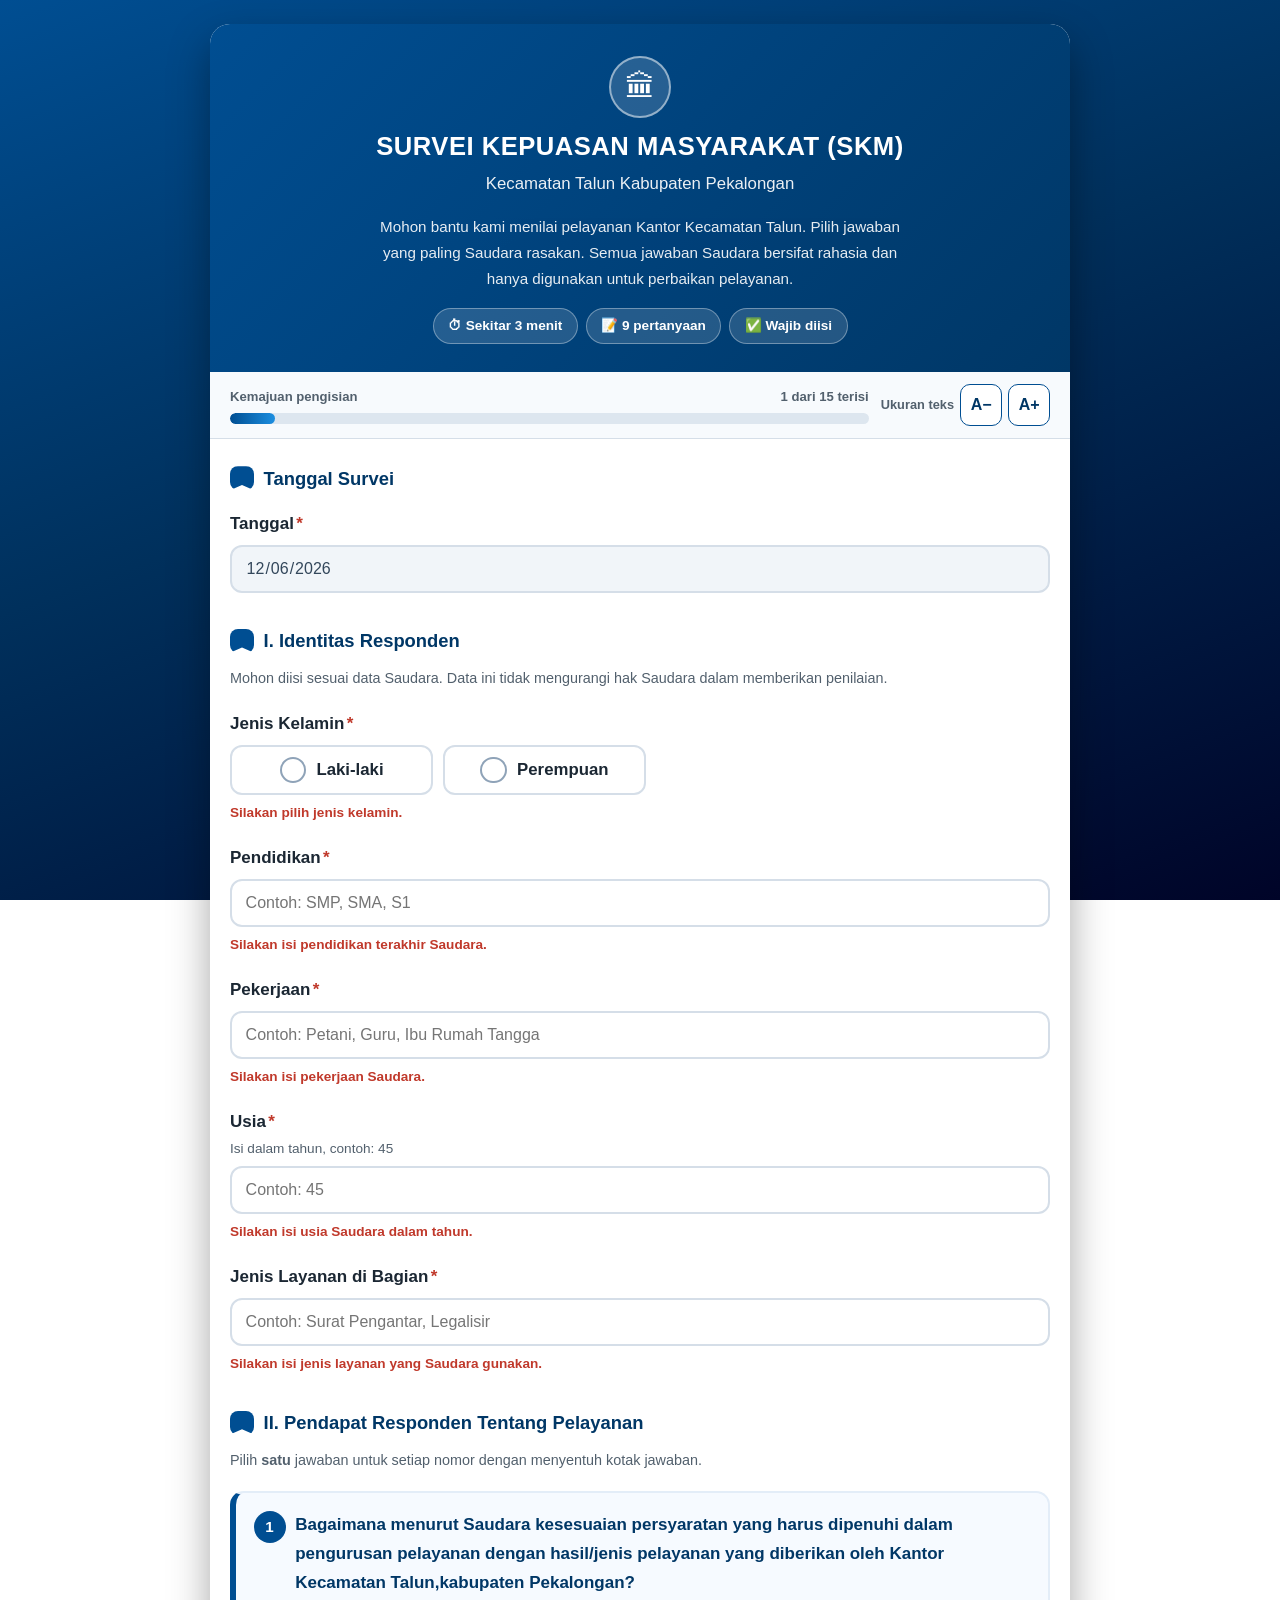
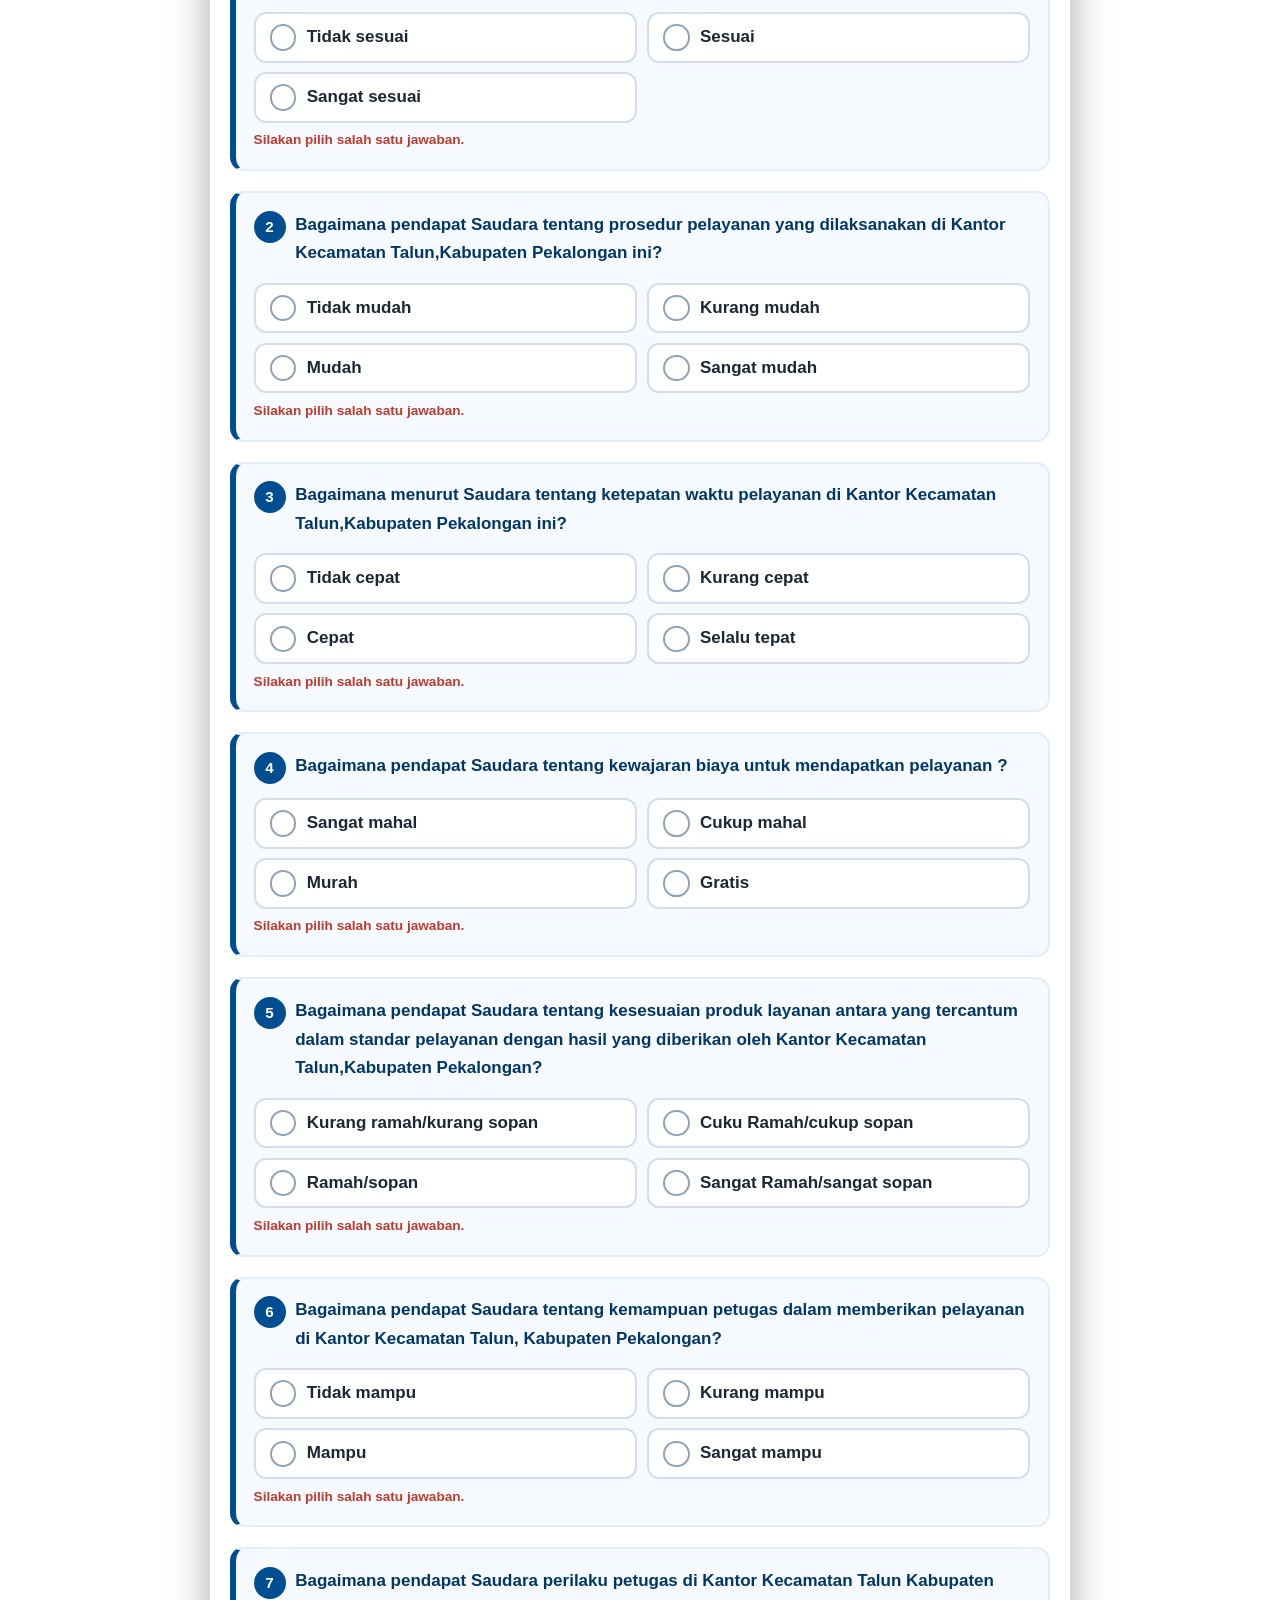
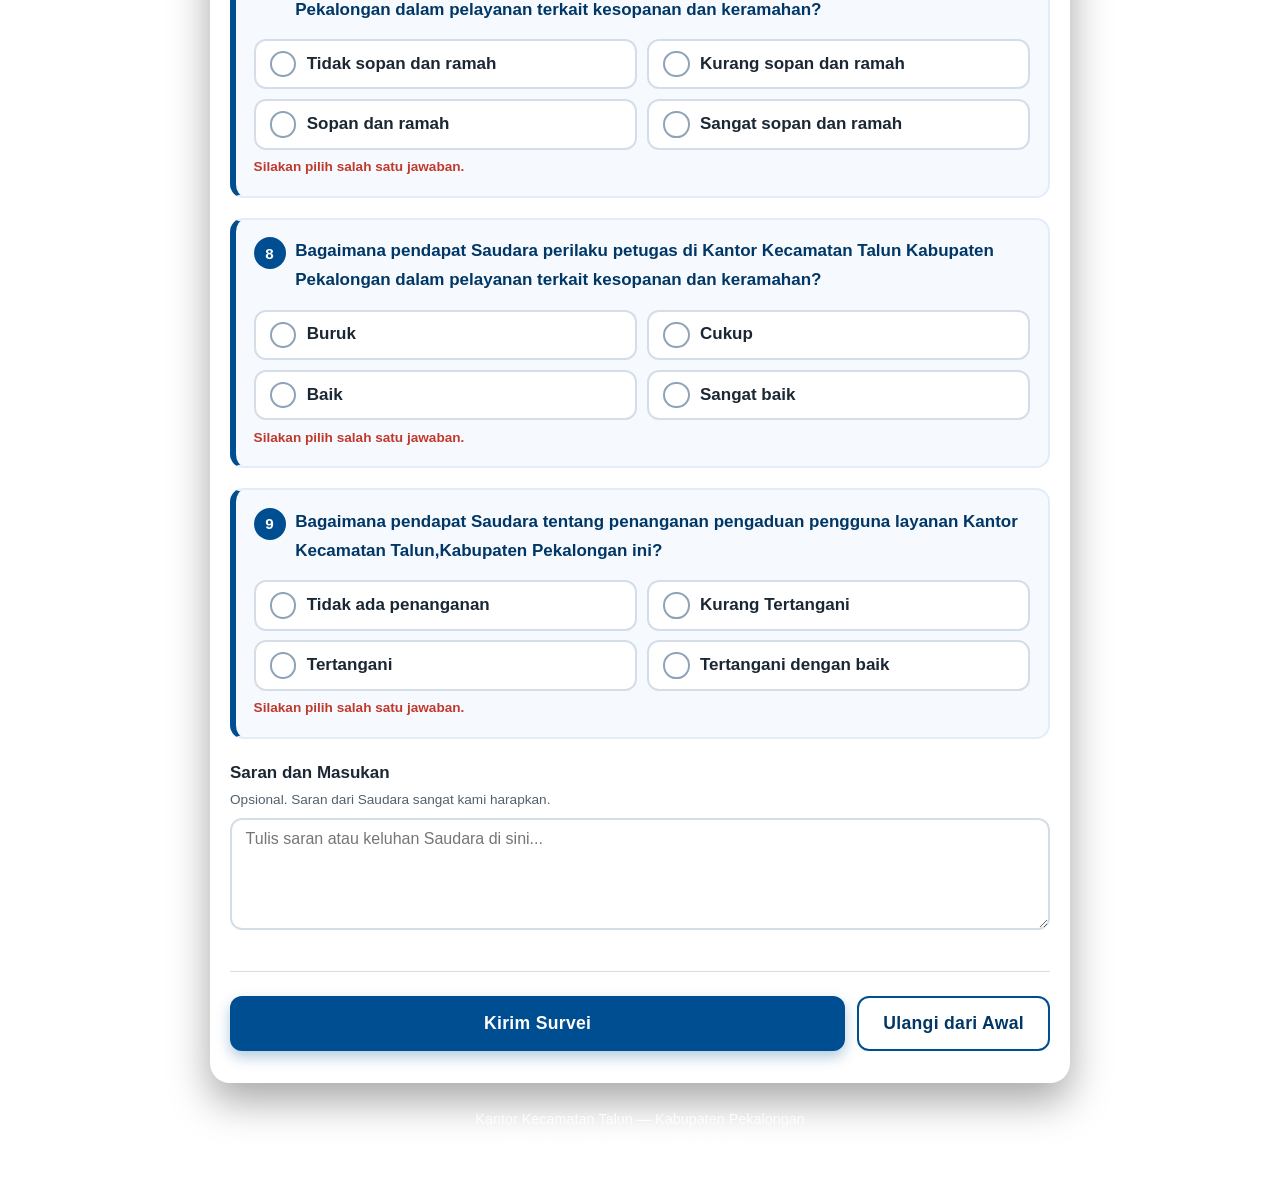
==== commit 59536d1a: "Ubah pilihan jenis kelamin menjadi tombol besar" ====
--- a/index.html
+++ b/index.html
@@ -91,14 +91,24 @@
         </div>
 
         <div class="field">
-          <label for="jenis_kelamin"
-            >Jenis Kelamin<span class="req" aria-hidden="true">*</span></label
-          >
-          <select id="jenis_kelamin" name="jenis_kelamin" required>
-            <option value="">-- Pilih --</option>
-            <option>Laki-laki</option>
-            <option>Perempuan</option>
-          </select>
+          <div class="field-label" id="jkLabel">
+            Jenis Kelamin<span class="req" aria-hidden="true">*</span>
+          </div>
+          <div class="options options-inline" role="radiogroup" aria-labelledby="jkLabel">
+            <label class="opt"
+              ><input
+                type="radio"
+                name="jenis_kelamin"
+                value="Laki-laki"
+                required
+              />
+              <span>Laki-laki</span></label
+            >
+            <label class="opt"
+              ><input type="radio" name="jenis_kelamin" value="Perempuan" />
+              <span>Perempuan</span></label
+            >
+          </div>
           <small class="help" hidden>Silakan pilih jenis kelamin.</small>
         </div>
 
--- a/style.css
+++ b/style.css
@@ -329,6 +329,18 @@
 @media (min-width: 640px) {
   .options {
     grid-template-columns: 1fr 1fr;
+  }
+}
+
+.options-inline .opt span {
+  justify-content: center;
+  font-size: calc(1.05rem * var(--scale));
+}
+
+@media (min-width: 640px) {
+  .options-inline {
+    grid-template-columns: 1fr 1fr;
+    max-width: 26rem;
   }
 }
 
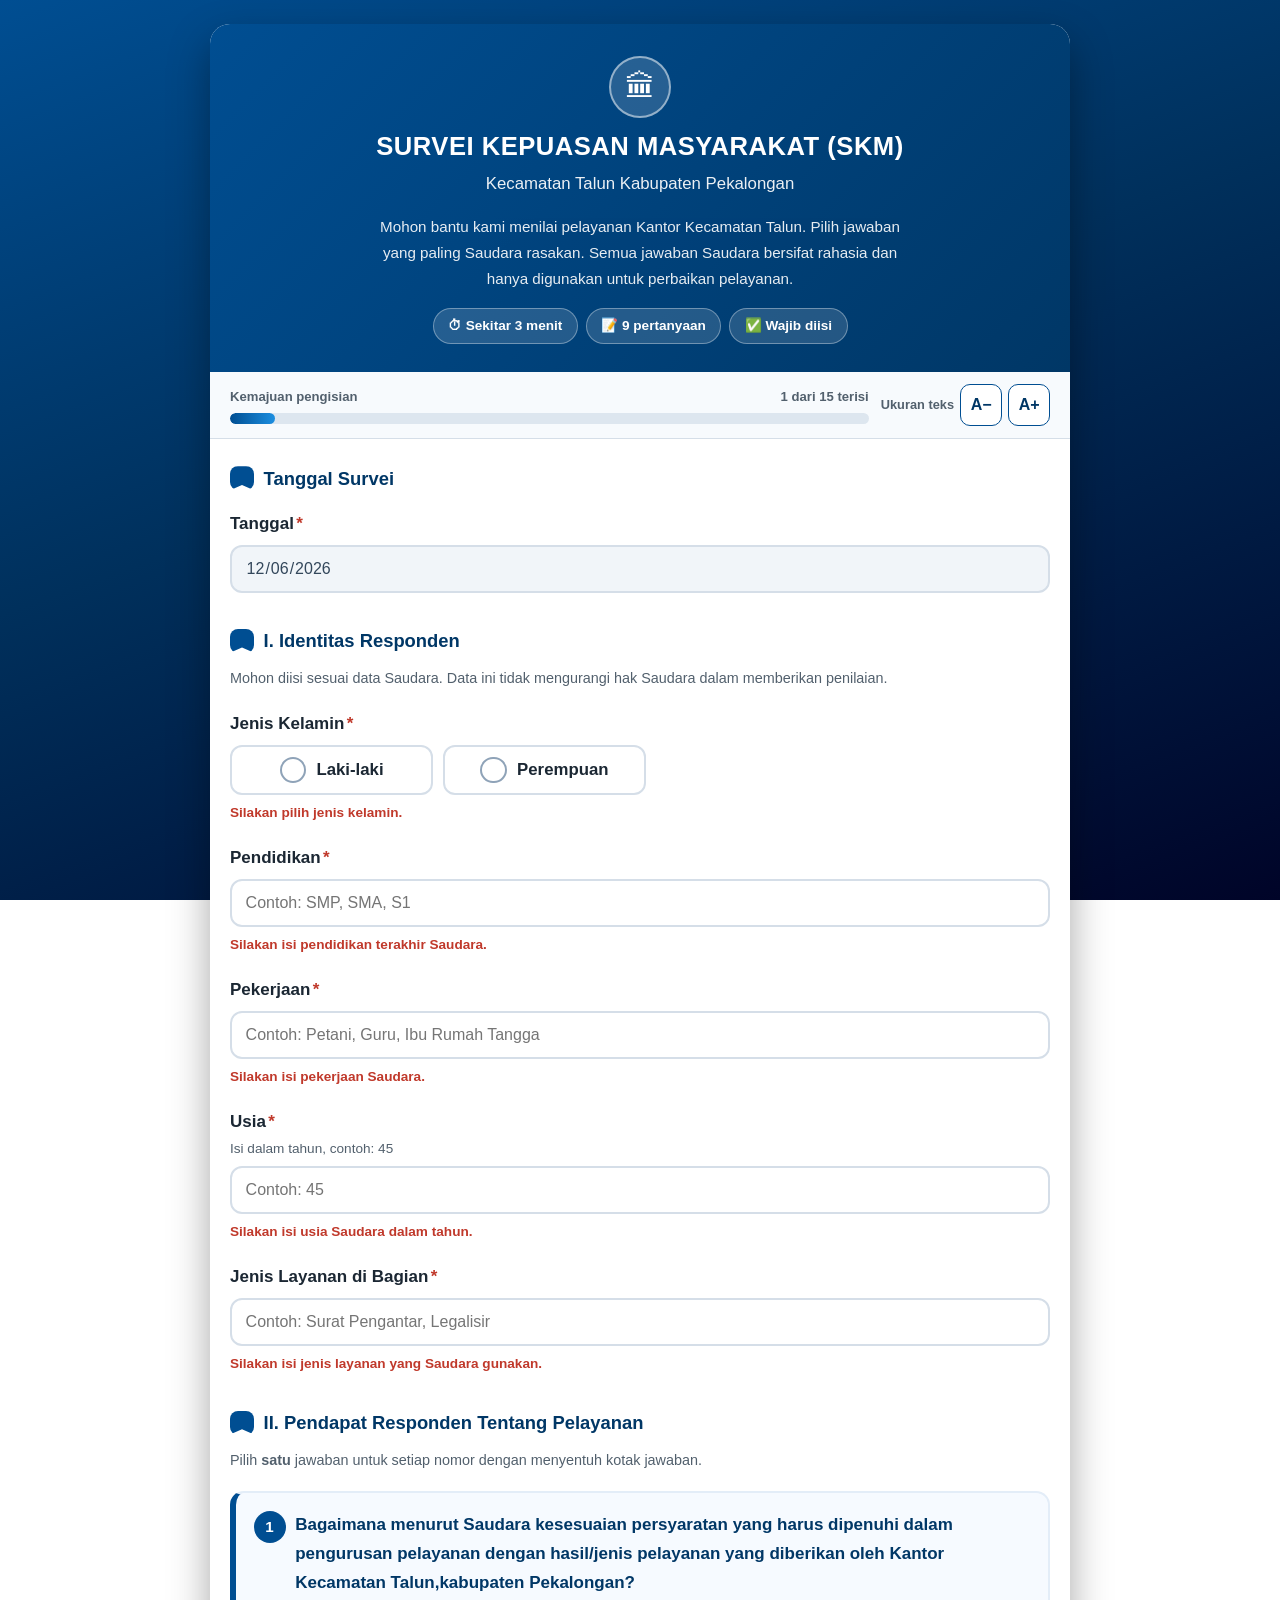
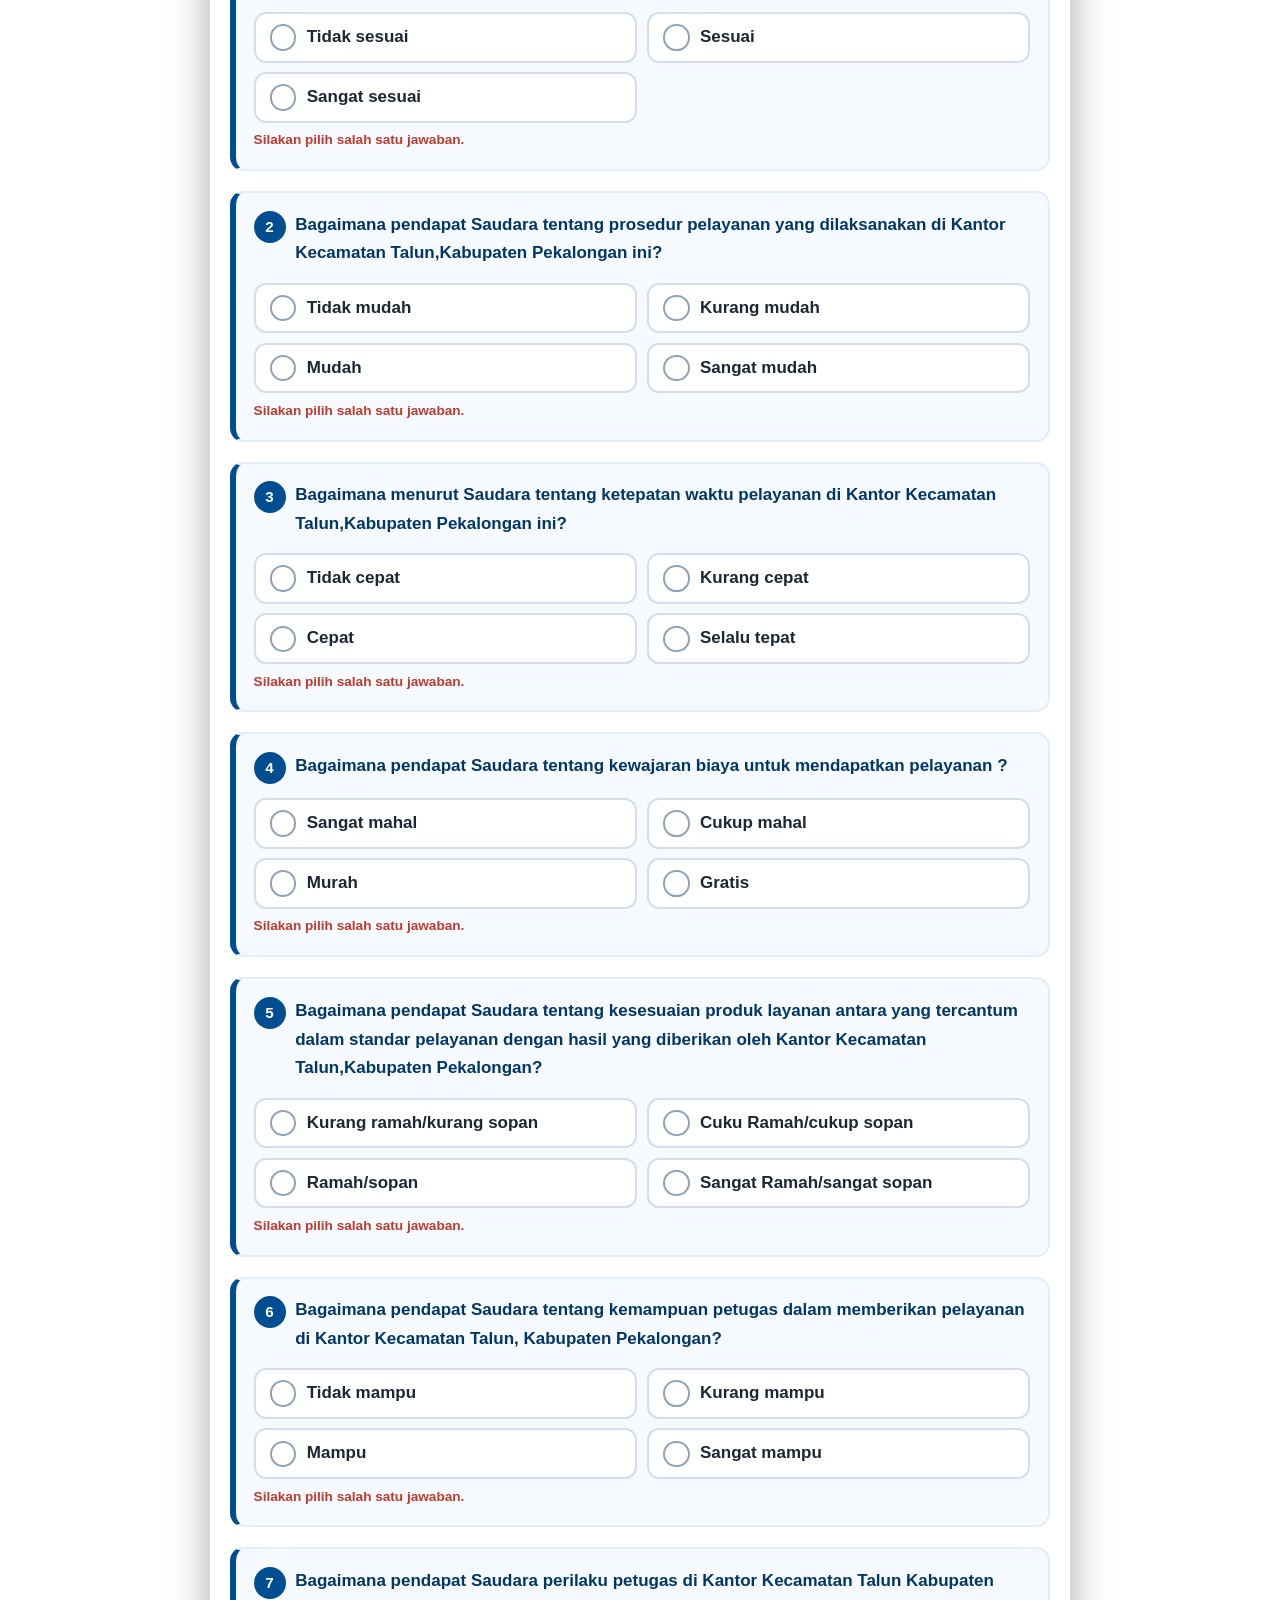
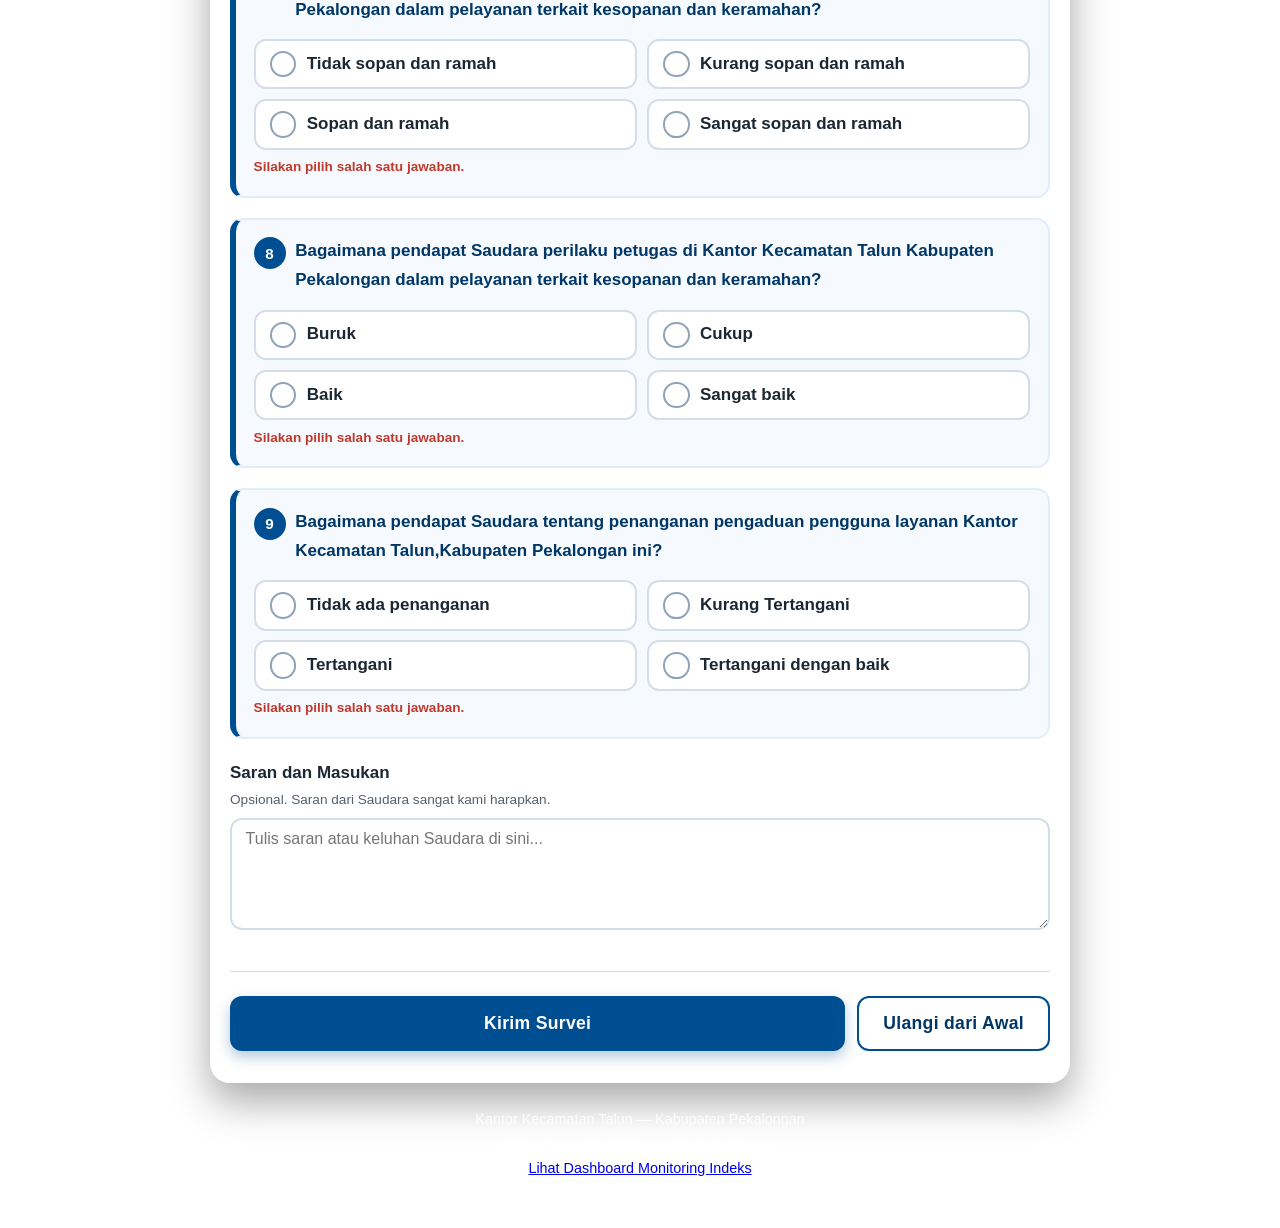
==== commit e6c9664b: "Update index.html (GitHub Pages)" ====
--- a/index.html
+++ b/index.html
@@ -508,7 +508,10 @@
 
     <p class="footer">
       Kantor Kecamatan Talun &mdash; Kabupaten Pekalongan<br />
-      Data responden dilindungi kerahasiaannya.
+      Data responden dilindungi kerahasiaannya.<br />
+      <a class="footer-link" href="dashboard.html"
+        >Lihat Dashboard Monitoring Indeks</a
+      >
     </p>
 
     <button
